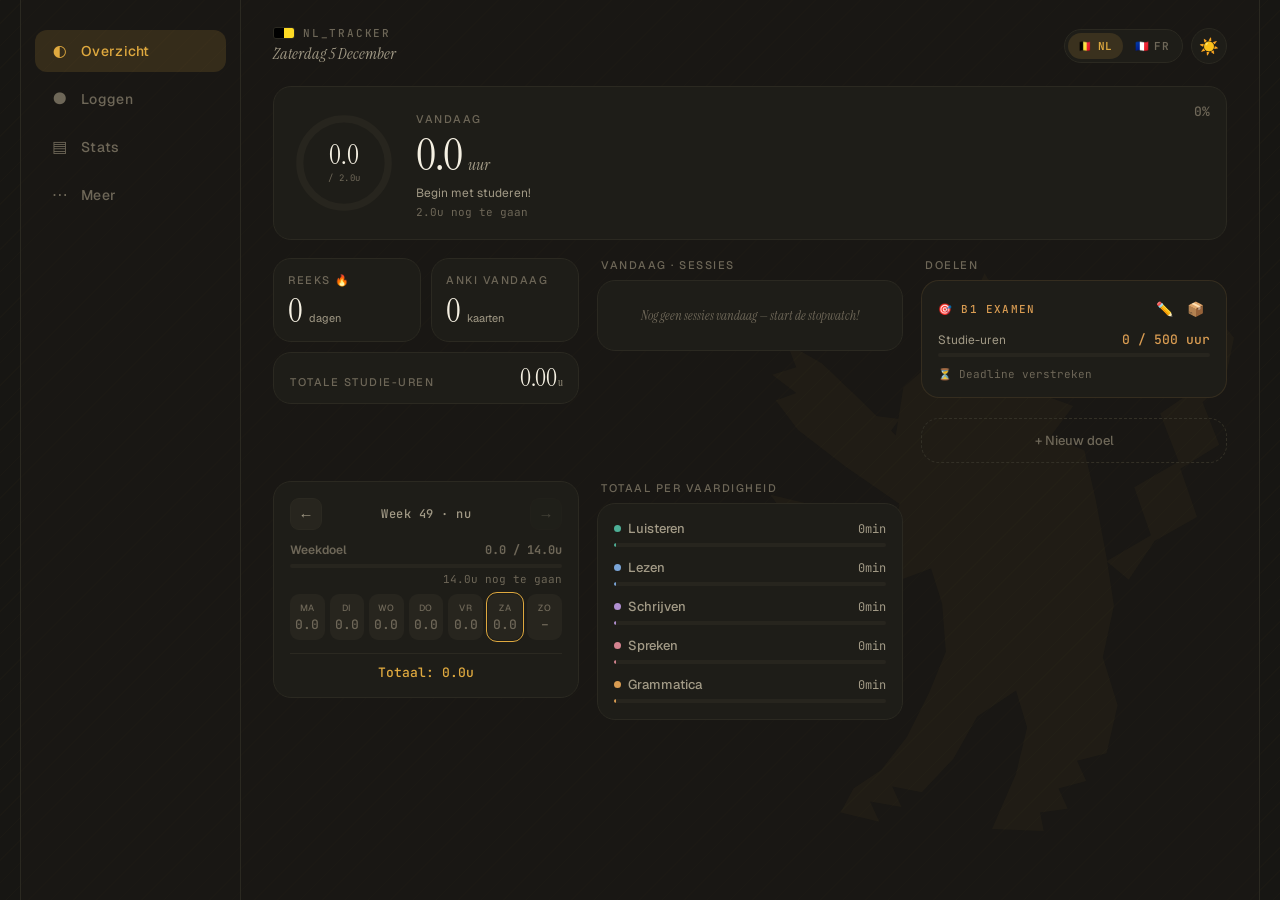
==== index.html @ ecbf57d6 "Redesign core: multi-language (NL/FR) with per-language data, themes & i18n - Split the single-file " ====
<!DOCTYPE html>
<html lang="nl" class="lang-nl">
<head>
<meta charset="UTF-8">
<meta name="viewport" content="width=device-width, initial-scale=1.0, user-scalable=no, viewport-fit=cover">
<meta name="apple-mobile-web-app-capable" content="yes">
<meta name="apple-mobile-web-app-status-bar-style" content="black-translucent">
<meta name="theme-color" content="#171613" id="themeColorMeta">
<link rel="manifest" href="manifest.json">
<title id="docTitle">Language Tracker</title>
<link rel="stylesheet" href="styles.css?v=4">
<!-- Fonts load async so the app never blocks on the network (offline-first) -->
<link rel="preconnect" href="https://fonts.googleapis.com">
<link rel="preconnect" href="https://fonts.gstatic.com" crossorigin>
<link rel="stylesheet" media="print" onload="this.media='all'"
  href="https://fonts.googleapis.com/css2?family=Instrument+Serif:ital@0;1&family=Geist:wght@300;400;500;600&family=JetBrains+Mono:wght@300;400;500;600&display=swap">
</head>
<body>

<!-- ── Background artwork (per-language watermark) ── -->
<div class="bg-art" aria-hidden="true">
  <!-- Flemish Lion (rampant) — Dutch theme -->
  <svg class="art art-nl" viewBox="0 0 300 380" xmlns="http://www.w3.org/2000/svg">
    <g fill="currentColor" id="lionArt"></g>
  </svg>
  <!-- Fleur-de-lis — French theme -->
  <svg class="art art-fr" viewBox="0 0 100 148" xmlns="http://www.w3.org/2000/svg">
    <g fill="currentColor" id="fleurArt"></g>
  </svg>
</div>

<div class="app" id="app">
  <!-- Header -->
  <header class="header">
    <div class="header-id">
      <div class="wordmark-row">
        <span class="flag-stripes" id="flagStripes" aria-hidden="true"></span>
        <span class="wordmark" id="wordmark">NL_TRACKER</span>
      </div>
      <div class="header-date" id="headerDate"></div>
    </div>
    <div class="header-actions">
      <div class="lang-switch" id="langSwitch" role="group" aria-label="Language"></div>
      <button class="theme-btn" id="themeToggle" onclick="toggleTheme()" title="Theme">☀️</button>
    </div>
  </header>

  <!-- Content -->
  <div class="content" id="content">

    <!-- ═══ DASHBOARD ═══ -->
    <div class="view active" id="viewDashboard">

      <!-- Hero: today + daily goal -->
      <section class="block wide">
        <div class="card hero-card">
          <div class="hero-row">
            <div class="goal-ring-wrap">
              <svg viewBox="0 0 80 80">
                <circle class="ring-bg" cx="40" cy="40" r="34"/>
                <circle class="ring-fill" id="goalRing" cx="40" cy="40" r="34"
                  stroke="var(--accent)" stroke-dasharray="213.6" stroke-dashoffset="213.6"/>
              </svg>
              <div class="goal-center">
                <span class="goal-val" id="goalCurrent">0.0</span>
                <span class="goal-of" id="dailyGoalDisplay">/ 2.0u</span>
              </div>
            </div>
            <div class="hero-info">
              <span class="eyebrow" data-i18n="today">Vandaag</span>
              <div class="hero-hours"><span id="todayHours">0.0</span><span class="hero-unit" id="heroUnit">uur</span></div>
              <div class="goal-msg" id="goalMsg"></div>
              <div class="goal-left" id="goalLeft"></div>
            </div>
          </div>
          <div class="goal-pct" id="goalPct">0%</div>
        </div>
      </section>

      <!-- Streak + Anki + total -->
      <section class="block">
        <div class="duo">
          <div class="card mini-card">
            <span class="eyebrow" data-i18n="streak_title">Reeks 🔥</span>
            <div class="big-num"><span class="serif-num" id="streakCount">0</span><span class="num-unit" data-i18n="days_unit">dagen</span></div>
          </div>
          <div class="card mini-card">
            <span class="eyebrow" data-i18n="anki_today">Anki vandaag</span>
            <div class="big-num"><span class="serif-num" id="todayAnki">0</span><span class="num-unit" data-i18n="cards_unit">kaarten</span></div>
          </div>
        </div>
        <div class="card slim-card">
          <div class="slim-row">
            <span class="eyebrow" data-i18n="total_hours">Totale studie-uren</span>
            <span class="serif-num md"><span id="totalStudyHours">0.00</span><span class="num-unit" id="totalHoursUnit"> u</span></span>
          </div>
        </div>
      </section>

      <!-- Today's sessions -->
      <section class="block">
        <div class="section-head">
          <span class="eyebrow" data-i18n="sessions_title">Vandaag · Sessies</span>
          <span class="head-meta mono" id="todaySessionCount"></span>
        </div>
        <div class="card list-card" id="todaySessions"></div>
      </section>

      <!-- Goals -->
      <section class="block">
        <div class="section-head"><span class="eyebrow" data-i18n="goals_title">Doelen</span></div>
        <div id="goalsSection"></div>
        <button class="ghost-btn" onclick="openGoalModal()" data-i18n="goal_new">+ Nieuw doel</button>
      </section>

      <!-- Week -->
      <section class="block">
        <div class="card">
          <div class="week-head">
            <button class="week-nav-btn" onclick="changeWeek(-1)">&#8592;</button>
            <span id="weekTitle" class="week-title mono"></span>
            <button class="week-nav-btn" id="weekNextBtn" onclick="changeWeek(1)">&#8594;</button>
          </div>
          <div id="weekGoalSummary"></div>
          <div class="week-grid" id="weekGrid"></div>
        </div>
      </section>

      <!-- Skills -->
      <section class="block">
        <div class="section-head"><span class="eyebrow" data-i18n="skills_total_title">Totaal per vaardigheid</span></div>
        <div class="card" id="skillBarsTotal"></div>
      </section>
    </div>

    <!-- ═══ QUICK LOG ═══ -->
    <div class="view" id="viewLog">

      <!-- Stopwatch -->
      <section class="block">
        <div class="card timer-card">
          <span class="eyebrow center" data-i18n="stopwatch">Stopwatch</span>
          <div class="timer-display" id="timerDisplay">00:00:00</div>
          <div class="timer-controls">
            <button class="btn primary" id="timerStartBtn" onclick="timerStart()">&#9654;&nbsp; <span data-i18n="start">Start</span></button>
            <button class="btn warn" id="timerPauseBtn" onclick="timerPause()" style="display:none">&#9208;&nbsp; <span data-i18n="pause">Pauze</span></button>
            <button class="btn danger-soft" id="timerStopBtn" onclick="timerStop()" style="display:none">&#9209;&nbsp; <span data-i18n="stop">Stop</span></button>
          </div>
          <div class="timer-save-section" id="timerSaveSection" style="display:none">
            <div class="field-label" data-i18n="skill">Vaardigheid</div>
            <div class="skill-chips" id="timerChips"></div>
            <select id="timerSkill" class="hidden-select" onchange="onTimerSkillChange()"></select>
            <div class="passive-row" id="timerPassiveWrap" style="display:none">
              <div>
                <div class="passive-title" data-i18n="passive_title">Passief luisteren</div>
                <div class="passive-sub" data-i18n="passive_sub">Achtergrondpodcast tijdens afwas, wandelen…</div>
              </div>
              <button class="toggle" id="timerPassiveToggle" onclick="toggleTimerPassive()"></button>
            </div>
            <div class="timer-result">
              <span data-i18n="time_label">Tijd:</span>
              <span class="mono" id="timerResultTime">0 min</span>
            </div>
            <div class="btn-row">
              <button class="btn ghost" onclick="timerDiscard()" data-i18n="cancel">Annuleer</button>
              <button class="btn primary" onclick="timerSave()" data-i18n="save">Opslaan</button>
            </div>
          </div>
        </div>
      </section>

      <!-- Video calculator -->
      <section class="block">
        <div class="card">
          <span class="eyebrow" data-i18n="calc_title">Video calculator</span>
          <div class="calc-total">
            <span class="serif-num lg" id="calcTotal">0.0</span>
            <span class="num-unit">min</span>
            <div class="calc-alt mono" id="calcTotalAlt"></div>
          </div>
          <div class="calc-entries" id="calcEntries"></div>
          <div class="calc-input-row">
            <input type="text" class="text-input mono" id="calcInput"
              placeholder="12:34" data-i18n-ph="calc_ph" inputmode="decimal"
              onkeydown="if(event.key==='Enter')calcAdd()">
            <button class="icon-btn add" onclick="calcAdd()">+</button>
            <button class="icon-btn sub" onclick="calcSubtract()">&minus;</button>
          </div>
          <div class="hint" id="calcHint"></div>
          <div class="calc-save-row">
            <select id="calcSkill" class="select-input"></select>
            <button class="btn primary" onclick="calcSaveSession()" data-i18n="calc_save">Opslaan als sessie</button>
          </div>
          <div class="btn-row">
            <button class="btn ghost" onclick="calcClear()" data-i18n="clear">Wissen</button>
            <button class="btn ghost" onclick="calcTransfer()" data-i18n="calc_transfer">&#8594; Minuten veld</button>
          </div>
        </div>
      </section>

      <!-- Manual entry -->
      <section class="block">
        <div class="card">
          <span class="eyebrow" data-i18n="manual_title">Handmatige invoer</span>
          <div class="manual-form">
            <div class="manual-row">
              <div class="manual-field">
                <label data-i18n="date">Datum</label>
                <input type="date" id="manualDate">
              </div>
              <div class="manual-field">
                <label data-i18n="minutes">Minuten</label>
                <input type="number" id="manualMinutes" placeholder="0" inputmode="numeric">
              </div>
            </div>
            <div class="qa-chips">
              <button type="button" class="qa-chip" onclick="quickMins(15,this)">15m</button>
              <button type="button" class="qa-chip" onclick="quickMins(25,this)">25m</button>
              <button type="button" class="qa-chip" onclick="quickMins(30,this)">30m</button>
              <button type="button" class="qa-chip" onclick="quickMins(45,this)">45m</button>
              <button type="button" class="qa-chip" onclick="quickMins(60,this)">60m</button>
              <button type="button" class="qa-chip" onclick="quickMins(90,this)">90m</button>
            </div>
            <div class="manual-field">
              <label data-i18n="skill">Vaardigheid</label>
              <div class="skill-chips" id="manualChips"></div>
              <select id="manualSkill" class="hidden-select" onchange="onSkillChange()"></select>
            </div>
            <div class="passive-row" id="passiveToggleWrap" style="display:none">
              <div>
                <div class="passive-title" data-i18n="passive_title">Passief luisteren</div>
                <div class="passive-sub" data-i18n="passive_sub">Achtergrondpodcast tijdens afwas, wandelen…</div>
              </div>
              <button class="toggle" id="passiveToggle" onclick="togglePassive()"></button>
            </div>
            <div class="manual-field">
              <label data-i18n="tags">Tags</label>
              <div class="tag-pills" id="manualTags"></div>
            </div>
            <div class="manual-field">
              <label data-i18n="notes">Notities</label>
              <textarea id="manualNotes" data-i18n-ph="optional_ph" placeholder="Optioneel…"></textarea>
            </div>
            <button class="btn primary full" onclick="saveManualEntry()" data-i18n="save">Opslaan</button>
          </div>
        </div>
      </section>

      <!-- Anki -->
      <section class="block">
        <div class="card">
          <span class="eyebrow" data-i18n="anki_title">Anki kaarten</span>
          <div class="manual-row">
            <div class="manual-field">
              <label data-i18n="date">Datum</label>
              <input type="date" id="ankiDate">
            </div>
            <div class="manual-field">
              <label data-i18n="anki_reviewed">Kaarten herhaald</label>
              <input type="number" id="ankiCards" placeholder="0" inputmode="numeric">
            </div>
          </div>
          <button class="btn primary full" style="margin-top:13px" onclick="saveAnkiEntry()" data-i18n="save">Opslaan</button>
        </div>
      </section>
    </div>

    <!-- ═══ STATS ═══ -->
    <div class="view" id="viewStats">
      <section class="block wide">
        <div style="display:flex;justify-content:center">
          <div class="period-selector">
            <button class="period-btn active" onclick="setPeriod('week',this)" data-i18n="period_week">Week</button>
            <button class="period-btn" onclick="setPeriod('month',this)" data-i18n="period_month">Maand</button>
            <button class="period-btn" onclick="setPeriod('all',this)" data-i18n="period_all">Alles</button>
          </div>
        </div>
        <div class="tag-pills filter-pills" id="statsTagFilter"></div>
      </section>

      <section class="block">
        <div class="section-head"><span class="eyebrow" data-i18n="chart_hours_title">Studietijd · uren per dag</span></div>
        <div class="card">
          <div class="chart-container"><canvas id="hoursChart" class="chart-canvas"></canvas></div>
        </div>
      </section>

      <section class="block">
        <div class="section-head"><span class="eyebrow" data-i18n="chart_skill_title">Vaardigheid verdeling</span></div>
        <div class="card">
          <div class="chart-container"><canvas id="skillChart" class="chart-canvas"></canvas></div>
        </div>
      </section>

      <section class="block">
        <div class="section-head"><span class="eyebrow" data-i18n="chart_tag_title">Verdeling per tag</span></div>
        <div class="card">
          <div class="chart-container"><canvas id="tagChart" class="chart-canvas"></canvas></div>
        </div>
      </section>

      <section class="block wide">
        <div class="section-head"><span class="eyebrow" data-i18n="history_title">Geschiedenis</span></div>
        <div class="tag-pills filter-pills" id="statsSkillPills"></div>
        <div class="card" id="historyList"></div>
      </section>
    </div>

    <!-- ═══ SETTINGS ═══ -->
    <div class="view" id="viewSettings">
      <section class="block">
        <div class="section-head"><span class="eyebrow" data-i18n="prefs_title">Voorkeuren</span></div>
        <div class="card">
          <div class="setting-row">
            <div>
              <div class="setting-label" data-i18n="dark_mode">Donkere modus</div>
              <div class="setting-desc" data-i18n="dark_mode_desc">Schakel tussen licht en donker</div>
            </div>
            <button class="toggle" id="darkToggle" onclick="toggleTheme()"></button>
          </div>
          <div class="setting-row">
            <div>
              <div class="setting-label" data-i18n="daily_goal">Dagelijks doel (uren)</div>
              <div class="setting-desc" data-i18n="daily_goal_desc">Standaard: 2 uur</div>
            </div>
            <input type="number" id="goalInput" class="num-input" value="2" min="0.5" max="8" step="0.5" onchange="updateGoal(this.value)">
          </div>
          <div class="setting-row">
            <div>
              <div class="setting-label" data-i18n="extend_day">Dag verlengen na middernacht</div>
              <div class="setting-desc" data-i18n="extend_day_desc">Tot 03:00 als gisteren meetellen</div>
            </div>
            <button class="toggle" id="extendDayToggle" onclick="toggleExtendDay()"></button>
          </div>
        </div>
      </section>

      <section class="block">
        <div class="section-head"><span class="eyebrow" data-i18n="data_title">Gegevens</span></div>
        <div class="card">
          <div class="data-note" id="dataNote"></div>
          <button class="data-btn" onclick="exportData()"><span class="data-ic">&#8593;</span> <span data-i18n="export_btn">Gegevens exporteren (JSON)</span></button>
          <button class="data-btn" onclick="importData()"><span class="data-ic">&#8595;</span> <span data-i18n="import_btn">Gegevens importeren</span></button>
          <button class="data-btn warn" onclick="resetData()"><span class="data-ic">&#9888;</span> <span data-i18n="reset_btn">Alle gegevens wissen</span></button>
        </div>
      </section>

      <section class="block">
        <div class="section-head"><span class="eyebrow" data-i18n="install_title">Installatie als app</span></div>
        <div class="card install-card">
          <p><strong>Android (Chrome):</strong><br><span data-i18n="install_android">Menu (⋮) → "Toevoegen aan startscherm"</span></p>
          <p><strong>iPhone (Safari):</strong><br><span data-i18n="install_ios">Deel-knop (↑) → "Zet op beginscherm"</span></p>
          <p class="install-note" data-i18n="install_note">De app werkt dan volledig offline, geen internet nodig.</p>
        </div>
      </section>

      <section class="block wide">
        <div class="footer-quote">
          <div class="quote" data-i18n="footer_quote">"Een taal leer je met je oren."</div>
          <div class="version" id="versionTag">TRACKER · V4 · OFFLINE</div>
        </div>
      </section>
    </div>
  </div>

  <!-- Bottom Nav -->
  <nav class="nav">
    <button class="nav-btn active" onclick="switchTab('Dashboard',this)"><span class="icon">◐</span><span class="nav-label" data-i18n="nav_dashboard">Overzicht</span></button>
    <button class="nav-btn" onclick="switchTab('Log',this)"><span class="icon">●</span><span class="nav-label" data-i18n="nav_log">Loggen</span></button>
    <button class="nav-btn" onclick="switchTab('Stats',this)"><span class="icon">▤</span><span class="nav-label" data-i18n="nav_stats">Stats</span></button>
    <button class="nav-btn" onclick="switchTab('Settings',this)"><span class="icon">⋯</span><span class="nav-label" data-i18n="nav_more">Meer</span></button>
  </nav>
</div>

<!-- Edit Entry Modal -->
<div class="modal-overlay" id="editModal">
  <div class="modal">
    <h3 data-i18n="edit_title">Invoer bewerken</h3>
    <input type="hidden" id="editEntryId">
    <div class="manual-form">
      <div class="manual-row">
        <div class="manual-field">
          <label data-i18n="date">Datum</label>
          <input type="date" id="editDate">
        </div>
        <div class="manual-field">
          <label data-i18n="skill">Vaardigheid</label>
          <select id="editSkill" onchange="onEditSkillChange()"></select>
        </div>
      </div>
      <div class="manual-row">
        <div class="manual-field">
          <label data-i18n="minutes">Minuten</label>
          <input type="number" id="editMinutes" placeholder="0" inputmode="numeric">
        </div>
        <div class="manual-field" id="editPassiveWrap" style="display:none">
          <label data-i18n="passive_short">Passief</label>
          <button class="toggle" id="editPassiveToggle" onclick="toggleEditPassive()"></button>
        </div>
      </div>
      <div class="manual-field">
        <label data-i18n="tags">Tags</label>
        <div class="tag-pills" id="editTags"></div>
      </div>
      <div class="manual-field">
        <label data-i18n="notes">Notities</label>
        <textarea id="editNotes" data-i18n-ph="optional_ph" placeholder="Optioneel…"></textarea>
      </div>
      <div class="modal-btns">
        <button class="modal-btn cancel" onclick="closeEditModal()" data-i18n="cancel">Annuleer</button>
        <button class="modal-btn confirm" onclick="saveEdit()" data-i18n="save">Opslaan</button>
      </div>
    </div>
  </div>
</div>

<!-- Goal Modal -->
<div class="modal-overlay" id="goalModal">
  <div class="modal" style="max-height:85vh;overflow-y:auto">
    <h3 id="goalModalTitle">Nieuw doel</h3>
    <input type="hidden" id="goalEditId">
    <div class="manual-form">
      <div class="manual-field">
        <label data-i18n="goal_name">Naam</label>
        <input type="text" id="goalName" data-i18n-ph="goal_name_ph" placeholder="bijv. B1 Examen" style="font-family:var(--sans)">
      </div>
      <div class="manual-field">
        <label data-i18n="goal_type">Type</label>
        <select id="goalType" onchange="onGoalTypeChange()">
          <option value="total" data-i18n="goal_type_total">Totaal doel</option>
          <option value="recurring" data-i18n="goal_type_recurring">Terugkerend doel</option>
          <option value="streak" data-i18n="goal_type_streak">Streak doel</option>
        </select>
      </div>

      <!-- Total goal fields -->
      <div id="goalTotalFields">
        <div class="manual-row">
          <div class="manual-field">
            <label data-i18n="goal_target">Doel waarde</label>
            <input type="number" id="goalTarget" placeholder="500" inputmode="decimal">
          </div>
          <div class="manual-field">
            <label data-i18n="goal_unit">Eenheid</label>
            <select id="goalUnit"></select>
          </div>
        </div>
        <div class="manual-field" style="margin-top:13px">
          <label data-i18n="goal_source">Bron</label>
          <select id="goalSource">
            <option value="auto_hours" data-i18n="src_hours">Automatisch (studie-uren)</option>
            <option value="auto_anki" data-i18n="src_anki">Automatisch (Anki kaarten)</option>
            <option value="manual" data-i18n="src_manual">Handmatig bijwerken</option>
          </select>
        </div>
        <div class="manual-field" style="margin-top:13px">
          <label data-i18n="goal_skill_filter">Vaardigheid filter (optioneel)</label>
          <select id="goalSkillFilter"></select>
        </div>
      </div>

      <!-- Recurring goal fields -->
      <div id="goalRecurringFields" style="display:none">
        <div class="manual-row">
          <div class="manual-field">
            <label data-i18n="goal_per_period">Doel per periode</label>
            <input type="number" id="goalRecurringTarget" placeholder="30" inputmode="numeric">
          </div>
          <div class="manual-field">
            <label data-i18n="goal_period">Periode</label>
            <select id="goalRecurrence">
              <option value="daily" data-i18n="per_day">Per dag</option>
              <option value="weekly" data-i18n="per_week">Per week</option>
            </select>
          </div>
        </div>
        <div class="manual-row" style="margin-top:13px">
          <div class="manual-field">
            <label data-i18n="goal_unit">Eenheid</label>
            <select id="goalRecurringUnit"></select>
          </div>
          <div class="manual-field">
            <label data-i18n="goal_source">Bron</label>
            <select id="goalRecurringSource">
              <option value="auto_hours" data-i18n="src_hours_short">Auto (studie-uren)</option>
              <option value="auto_anki" data-i18n="src_anki_short">Auto (Anki)</option>
              <option value="manual" data-i18n="src_manual_short">Handmatig</option>
            </select>
          </div>
        </div>
        <div class="manual-field" style="margin-top:13px">
          <label data-i18n="goal_skill_filter2">Vaardigheid filter</label>
          <select id="goalRecurringSkillFilter"></select>
        </div>
      </div>

      <!-- Streak goal fields -->
      <div id="goalStreakFields" style="display:none">
        <div class="manual-row">
          <div class="manual-field">
            <label data-i18n="goal_streak_target">Streak doel (dagen)</label>
            <input type="number" id="goalStreakTarget" placeholder="30" inputmode="numeric">
          </div>
          <div class="manual-field">
            <label data-i18n="goal_streak_min">Min. minuten/dag</label>
            <input type="number" id="goalStreakMinMinutes" placeholder="1" inputmode="numeric" value="1">
          </div>
        </div>
        <div class="manual-field" style="margin-top:13px">
          <label data-i18n="goal_skill_filter2">Vaardigheid filter</label>
          <select id="goalStreakSkillFilter"></select>
        </div>
        <div class="manual-field" style="margin-top:13px">
          <label style="display:flex;align-items:center;gap:8px">
            <span data-i18n="goal_include_passive">Passief luisteren meetellen</span>
          </label>
          <button class="toggle on" id="goalStreakPassiveToggle" onclick="this.classList.toggle('on')"></button>
        </div>
      </div>

      <!-- Deadline -->
      <div class="manual-field">
        <label data-i18n="goal_deadline">Deadline (optioneel)</label>
        <input type="date" id="goalDeadline">
      </div>

      <!-- Milestones -->
      <div class="manual-field">
        <label style="display:flex;justify-content:space-between;align-items:center">
          <span data-i18n="milestones">Mijlpalen</span>
          <button class="ms-add-btn" onclick="addMilestoneField()" data-i18n="ms_add">+ Toevoegen</button>
        </label>
        <div id="milestonesContainer"></div>
      </div>

      <!-- Color -->
      <div class="manual-field">
        <label data-i18n="color">Kleur</label>
        <div class="tag-pills" id="goalColorPicker">
          <span class="tag-pill selected" data-color="--amber" onclick="pickGoalColor(this)" style="background:var(--amber-glow);border-color:var(--amber);color:var(--amber)" data-i18n="c_amber">Amber</span>
          <span class="tag-pill" data-color="--teal" onclick="pickGoalColor(this)" style="color:var(--teal)" data-i18n="c_teal">Teal</span>
          <span class="tag-pill" data-color="--blue" onclick="pickGoalColor(this)" style="color:var(--blue)" data-i18n="c_blue">Blauw</span>
          <span class="tag-pill" data-color="--purple" onclick="pickGoalColor(this)" style="color:var(--purple)" data-i18n="c_purple">Paars</span>
          <span class="tag-pill" data-color="--red" onclick="pickGoalColor(this)" style="color:var(--red)" data-i18n="c_red">Rood</span>
        </div>
      </div>

      <div class="modal-btns" style="margin-top:8px">
        <button class="modal-btn cancel" onclick="closeGoalModal()" data-i18n="cancel">Annuleer</button>
        <button class="modal-btn confirm" onclick="saveGoal()" data-i18n="save">Opslaan</button>
      </div>
    </div>
  </div>
</div>

<!-- Goal Progress Update Modal -->
<div class="modal-overlay" id="goalProgressModal">
  <div class="modal">
    <h3 id="goalProgressTitle">Voortgang bijwerken</h3>
    <input type="hidden" id="goalProgressGoalId">
    <input type="hidden" id="goalProgressMetricId">
    <div class="manual-form">
      <div class="manual-row">
        <div class="manual-field">
          <label data-i18n="date">Datum</label>
          <input type="date" id="goalProgressDate">
        </div>
        <div class="manual-field">
          <label id="goalProgressLabel">Waarde</label>
          <input type="number" id="goalProgressValue" placeholder="0" inputmode="numeric">
        </div>
      </div>
      <div class="modal-btns">
        <button class="modal-btn cancel" onclick="closeGoalProgressModal()" data-i18n="cancel">Annuleer</button>
        <button class="modal-btn confirm" onclick="saveGoalProgress()" data-i18n="save">Opslaan</button>
      </div>
    </div>
  </div>
</div>

<!-- Toast -->
<div class="toast" id="toast"></div>

<!-- Undo Bar -->
<div class="undo-bar" id="undoBar">
  <span id="undoText"></span>
  <button class="undo-btn" onclick="undoLast()" data-i18n="undo">Ongedaan</button>
</div>

<!-- Hidden file input for import -->
<input type="file" id="fileImport" accept=".json" style="display:none" onchange="handleImport(event)">

<script src="i18n.js?v=4"></script>
<script src="app.js?v=4"></script>
</body>
</html>
---- styles.css ----
/* ════════════════════════════════════════════════════════════
   Language Tracker — styles
   Theme system: per-language identity (.lang-nl / .lang-fr)
   × light/dark (.light-mode), driven by CSS custom properties.
   ════════════════════════════════════════════════════════════ */

/* Web fonts are loaded non-blocking from index.html; system fallbacks below
   keep the app fully usable offline or when fonts are unavailable. */

:root {
  --serif: 'Instrument Serif', 'Iowan Old Style', Georgia, serif;
  --sans: 'Geist', -apple-system, system-ui, sans-serif;
  --mono: 'JetBrains Mono', ui-monospace, monospace;

  --radius: 18px;
  --radius-sm: 12px;
  --nav-height: 76px;
  --safe-top: env(safe-area-inset-top, 0px);
  --safe-bottom: env(safe-area-inset-bottom, 0px);
}

/* ── Dutch / Flemish theme (dark default) ──
   Charcoal warmed toward black-and-gold: the Flemish Lion field. */
.lang-nl {
  --bg: #171613;
  --bg2: #1e1d18;
  --bg3: #27251e;
  --bg4: #333026;
  --text: #f5f0e2;
  --text2: #a29a86;
  --text3: #6e6758;
  --hairline: #2b2921;

  --accent: #dfa93f;            /* Flemish gold */
  --accent-dim: rgba(223,169,63,0.14);
  --on-accent: #211803;

  --amber: #d99c52;
  --teal: #4daf96;
  --blue: #7aa5d8;
  --purple: #b08fd0;
  --red: #d4838f;
  --amber-glow: rgba(217,156,82,0.14);
  --teal-dim: rgba(77,175,150,0.14);
  --blue-dim: rgba(122,165,216,0.14);
  --purple-dim: rgba(176,143,208,0.14);
  --red-dim: rgba(212,131,143,0.13);

  --art-color: #dfa93f;
  --art-opacity: 0.05;
  --shadow: 0 12px 40px rgba(0,0,0,0.22);
}

.lang-nl.light-mode {
  --bg: #faf6ea;
  --bg2: #fffdf5;
  --bg3: #f2ebd8;
  --bg4: #e6dcc2;
  --text: #1c1a13;
  --text2: #6d6551;
  --text3: #a59a80;
  --hairline: #e9e1ca;

  --accent: #a87b16;            /* deep gold for contrast on ivory */
  --accent-dim: rgba(168,123,22,0.12);
  --on-accent: #fffdf5;

  --amber: #b87a2e;
  --teal: #2f8a72;
  --blue: #4f7fb5;
  --purple: #8a64ab;
  --red: #b85f6d;
  --amber-glow: rgba(184,122,46,0.12);
  --teal-dim: rgba(47,138,114,0.12);
  --blue-dim: rgba(79,127,181,0.12);
  --purple-dim: rgba(138,100,171,0.12);
  --red-dim: rgba(184,95,109,0.11);

  --art-color: #171613;
  --art-opacity: 0.045;
  --shadow: 0 12px 40px rgba(94,74,20,0.12);
}

/* ── French theme (dark default) ──
   Deep Parisian navy with bleu-de-France accent, gilded fleur-de-lis. */
.lang-fr {
  --bg: #14161c;
  --bg2: #1a1d25;
  --bg3: #22262f;
  --bg4: #2e3340;
  --text: #eef1f7;
  --text2: #99a1b2;
  --text3: #646c7e;
  --hairline: #262a34;

  --accent: #7c9fe8;            /* bleu de France */
  --accent-dim: rgba(124,159,232,0.15);
  --on-accent: #0e1524;

  --amber: #d9a45c;
  --teal: #4dafa0;
  --blue: #6fb2d8;
  --purple: #ab8fd6;
  --red: #d88090;
  --amber-glow: rgba(217,164,92,0.14);
  --teal-dim: rgba(77,175,160,0.14);
  --blue-dim: rgba(111,178,216,0.14);
  --purple-dim: rgba(171,143,214,0.14);
  --red-dim: rgba(216,128,144,0.13);

  --art-color: #cfa95c;         /* gilded fleur on navy */
  --art-opacity: 0.055;
  --shadow: 0 12px 40px rgba(0,0,0,0.28);
}

.lang-fr.light-mode {
  --bg: #f5f6fa;
  --bg2: #ffffff;
  --bg3: #eaedf4;
  --bg4: #dbe0eb;
  --text: #171a22;
  --text2: #5e6678;
  --text3: #9aa2b4;
  --hairline: #e3e7ef;

  --accent: #3a62b8;
  --accent-dim: rgba(58,98,184,0.11);
  --on-accent: #ffffff;

  --amber: #b0812e;
  --teal: #2f8a7c;
  --blue: #3f7ba8;
  --purple: #7c5aa8;
  --red: #b85f70;
  --amber-glow: rgba(176,129,46,0.12);
  --teal-dim: rgba(47,138,124,0.12);
  --blue-dim: rgba(63,123,168,0.12);
  --purple-dim: rgba(124,90,168,0.12);
  --red-dim: rgba(184,95,112,0.11);

  --art-color: #1d2c55;
  --art-opacity: 0.05;
  --shadow: 0 12px 40px rgba(29,44,85,0.10);
}

/* ════════════ Base ════════════ */
* { margin: 0; padding: 0; box-sizing: border-box; -webkit-tap-highlight-color: transparent; }
html, body { height: 100%; overflow: hidden; }

body {
  font-family: var(--sans);
  background: var(--bg);
  color: var(--text);
  overscroll-behavior: none;
  -webkit-font-smoothing: antialiased;
  transition: background 0.35s ease, color 0.35s ease;
}

.mono { font-family: var(--mono); font-variant-numeric: tabular-nums; }
.serif { font-family: var(--serif); }
.hidden-select { display: none !important; }

:focus-visible { outline: 2px solid var(--accent); outline-offset: 2px; border-radius: 4px; }

/* ── Background artwork layer ── */
.bg-art {
  position: fixed;
  inset: 0;
  z-index: 0;
  pointer-events: none;
  overflow: hidden;
}
/* subtle texture: NL pinstripe weave, FR dot grid */
.lang-nl .bg-art::before {
  content: '';
  position: absolute; inset: 0;
  background: repeating-linear-gradient(135deg, var(--art-color) 0 1px, transparent 1px 16px);
  opacity: 0.02;
}
.lang-fr .bg-art::before {
  content: '';
  position: absolute; inset: 0;
  background-image: radial-gradient(circle at 1px 1px, var(--art-color) 1px, transparent 1.4px);
  background-size: 26px 26px;
  opacity: 0.03;
}
.bg-art .art {
  position: absolute;
  right: -4%;
  bottom: -3%;
  height: min(78vh, 720px);
  width: auto;
  color: var(--art-color);
  opacity: var(--art-opacity);
  transition: opacity 0.4s ease;
  display: none;
}
.lang-nl .art-nl { display: block; }
.lang-fr .art-fr { display: block; height: min(64vh, 560px); right: 2%; bottom: 4%; }

.app {
  position: relative;
  z-index: 1;
  height: 100vh;
  height: 100dvh;
  display: grid;
  grid-template-rows: auto 1fr;
  max-width: 480px;
  margin: 0 auto;
}

/* ── Header ── */
.header {
  padding: calc(14px + var(--safe-top)) 20px 10px;
  display: flex;
  justify-content: space-between;
  align-items: flex-end;
  gap: 12px;
}
.wordmark-row { display: flex; align-items: center; gap: 8px; }
.flag-stripes {
  display: inline-flex;
  width: 22px; height: 12px;
  border-radius: 3px;
  overflow: hidden;
  border: 1px solid var(--hairline);
}
.flag-stripes i { flex: 1; display: block; }
.wordmark {
  font-family: var(--mono);
  font-size: 11px;
  font-weight: 500;
  letter-spacing: 1.8px;
  text-transform: uppercase;
  color: var(--text3);
}
.header-date {
  font-family: var(--serif);
  font-style: italic;
  font-size: 16px;
  color: var(--text2);
  margin-top: 3px;
  text-transform: capitalize;
}
.header-actions { display: flex; align-items: center; gap: 8px; }

.lang-switch {
  display: inline-flex;
  background: var(--bg2);
  border: 1px solid var(--hairline);
  border-radius: 999px;
  padding: 3px;
  gap: 2px;
}
.lang-btn {
  border: none;
  background: none;
  color: var(--text3);
  font-family: var(--mono);
  font-size: 11px;
  font-weight: 600;
  letter-spacing: 0.5px;
  padding: 6px 10px;
  border-radius: 999px;
  cursor: pointer;
  display: flex;
  align-items: center;
  gap: 5px;
  transition: all 0.2s;
}
.lang-btn.active {
  background: var(--accent-dim);
  color: var(--accent);
}
.lang-btn:not(.active):hover { color: var(--text2); }

.theme-btn {
  width: 36px; height: 36px;
  background: var(--bg2);
  border: 1px solid var(--hairline);
  border-radius: 999px;
  color: var(--text2);
  font-size: 16px;
  cursor: pointer;
  display: flex; align-items: center; justify-content: center;
  transition: background 0.2s;
  flex-shrink: 0;
}
.theme-btn:hover, .theme-btn:active { background: var(--bg3); }

/* ── Content / Views ── */
.content {
  overflow-y: auto;
  overflow-x: hidden;
  padding: 4px 16px calc(var(--nav-height) + 22px + var(--safe-bottom));
  -webkit-overflow-scrolling: touch;
  scroll-behavior: smooth;
}
.content::-webkit-scrollbar { width: 0; }

.view { display: none; }
.view.active { display: flex; flex-direction: column; gap: 18px; }
.block { min-width: 0; }

@keyframes fadeIn { from { opacity: 0; transform: translateY(8px); } to { opacity: 1; transform: none; } }
.card { animation: fadeIn 0.3s ease; }

/* ── Bottom Nav (floating pill) ── */
.nav {
  position: fixed;
  bottom: calc(10px + var(--safe-bottom));
  left: 50%;
  transform: translateX(-50%);
  width: min(448px, calc(100% - 24px));
  display: flex;
  gap: 4px;
  padding: 8px 8px;
  border-radius: 26px;
  border: 1px solid var(--hairline);
  background: color-mix(in srgb, var(--bg2) 84%, transparent);
  backdrop-filter: blur(18px) saturate(160%);
  -webkit-backdrop-filter: blur(18px) saturate(160%);
  box-shadow: var(--shadow);
  z-index: 60;
}
.nav-btn {
  flex: 1;
  display: flex;
  flex-direction: column;
  align-items: center;
  gap: 3px;
  padding: 7px 4px 6px;
  border: none;
  background: none;
  color: var(--text3);
  font-size: 10px;
  font-weight: 500;
  letter-spacing: 0.3px;
  cursor: pointer;
  border-radius: 16px;
  transition: all 0.2s;
  font-family: var(--sans);
}
.nav-btn .icon { font-size: 16px; line-height: 1; }
.nav-btn.active { color: var(--accent); background: var(--accent-dim); }
.nav-btn:not(.active):hover { color: var(--text2); }
.nav-btn:active { transform: scale(0.94); }

/* ── Cards & eyebrows ── */
.card {
  background: var(--bg2);
  border-radius: var(--radius);
  border: 1px solid var(--hairline);
  padding: 16px;
}
.eyebrow {
  font-size: 11px;
  font-weight: 500;
  color: var(--text3);
  text-transform: uppercase;
  letter-spacing: 1.5px;
}
.eyebrow.center { text-align: center; display: block; }
.card > .eyebrow { display: block; margin-bottom: 12px; }
.section-head {
  display: flex;
  justify-content: space-between;
  align-items: baseline;
  padding: 0 4px 8px;
}
.head-meta { font-size: 11px; color: var(--text3); }

/* ── Hero (dashboard) ── */
.hero-card { padding: 20px 18px; position: relative; overflow: hidden; }
.hero-row { display: flex; align-items: center; gap: 20px; }
.goal-ring-wrap { position: relative; width: 104px; height: 104px; flex-shrink: 0; }
.goal-ring-wrap svg { width: 104px; height: 104px; transform: rotate(-90deg); }
.goal-ring-wrap .ring-bg { fill: none; stroke: var(--bg3); stroke-width: 5.5; }
.goal-ring-wrap .ring-fill { fill: none; stroke-width: 5.5; stroke-linecap: round; transition: stroke-dashoffset 0.6s ease; }
.goal-center {
  position: absolute; inset: 0;
  display: flex; flex-direction: column; align-items: center; justify-content: center;
}
.goal-center .goal-val {
  font-family: var(--serif);
  font-size: 26px;
  line-height: 1;
  color: var(--text);
}
.goal-center .goal-of {
  font-family: var(--mono);
  font-size: 9px;
  color: var(--text3);
  margin-top: 4px;
  letter-spacing: 0.5px;
}
.hero-info { flex: 1; min-width: 0; }
.hero-hours {
  font-family: var(--serif);
  font-size: 44px;
  line-height: 1;
  letter-spacing: -1px;
  color: var(--text);
  margin-top: 5px;
}
.hero-hours .hero-unit {
  font-size: 16px;
  font-style: italic;
  color: var(--text2);
  margin-left: 6px;
  letter-spacing: 0;
}
.goal-msg { font-size: 12px; color: var(--text2); margin-top: 8px; }
.goal-left { font-size: 11px; color: var(--text3); margin-top: 4px; font-family: var(--mono); }
.goal-pct {
  position: absolute;
  top: 16px; right: 16px;
  font-family: var(--mono);
  font-size: 13px;
  font-weight: 500;
}

/* ── Streak-at-risk banner ── */
.risk-banner {
  display: none;
  align-items: center;
  gap: 10px;
  background: var(--red-dim);
  border: 1px solid color-mix(in srgb, var(--red) 40%, transparent);
  color: var(--red);
  border-radius: var(--radius-sm);
  padding: 10px 14px;
  font-size: 12.5px;
  font-weight: 500;
  animation: fadeIn 0.3s ease;
}
.risk-banner.show { display: flex; }

/* ── Quick add ── */
.qa-mins-row {
  display: flex;
  gap: 6px;
  justify-content: center;
  margin-bottom: 12px;
  flex-wrap: wrap;
}
.qa-skill-grid {
  display: grid;
  grid-template-columns: repeat(5, 1fr);
  gap: 6px;
}
.qa-skill-btn {
  display: flex;
  flex-direction: column;
  align-items: center;
  gap: 4px;
  padding: 11px 2px 9px;
  border: 1px solid var(--hairline);
  background: var(--bg3);
  border-radius: 12px;
  color: var(--text2);
  font-size: 9.5px;
  font-weight: 500;
  cursor: pointer;
  font-family: var(--sans);
  transition: all 0.15s;
}
.qa-skill-btn .qa-ic { font-size: 17px; line-height: 1; }
.qa-skill-btn:hover { border-color: var(--accent); color: var(--text); }
.qa-skill-btn:active { transform: scale(0.94); background: var(--accent-dim); }
.qa-hint { font-size: 11px; color: var(--text3); text-align: center; margin-top: 10px; }

/* ── Mini stat cards ── */
.duo { display: grid; grid-template-columns: 1fr 1fr; gap: 10px; }
.mini-card { padding: 14px; }
.mini-card .eyebrow { display: block; margin-bottom: 8px; }
.big-num { display: flex; align-items: baseline; gap: 6px; }
.serif-num {
  font-family: var(--serif);
  font-size: 32px;
  line-height: 1;
  color: var(--text);
  letter-spacing: -0.5px;
}
.serif-num.md { font-size: 24px; }
.serif-num.lg { font-size: 40px; }
.num-unit { font-size: 11px; color: var(--text2); }
.mini-sub { font-size: 10.5px; color: var(--text3); margin-top: 6px; font-family: var(--mono); }
.slim-card { margin-top: 10px; padding: 13px 16px; }
.slim-row { display: flex; justify-content: space-between; align-items: baseline; }

/* ── Summary tiles (stats) ── */
.summary-grid { display: grid; grid-template-columns: 1fr 1fr; gap: 10px; }
.summary-tile { padding: 13px 14px; }
.summary-tile .eyebrow { display: block; margin-bottom: 7px; font-size: 10px; }
.summary-val { font-family: var(--serif); font-size: 24px; line-height: 1; color: var(--text); }
.summary-val .sm { font-size: 13px; color: var(--text2); font-style: italic; margin-left: 3px; }
.summary-delta { font-size: 10.5px; margin-top: 6px; font-family: var(--mono); color: var(--text3); }
.summary-delta.up { color: var(--teal); }
.summary-delta.down { color: var(--red); }

/* ── Today sessions ── */
.list-card { padding: 4px 16px; }
.session-row {
  display: flex;
  align-items: center;
  gap: 10px;
  padding: 12px 0;
  border-bottom: 1px solid var(--hairline);
}
.session-row:last-child { border-bottom: none; }
.session-time { font-size: 11px; color: var(--text3); width: 38px; flex-shrink: 0; }
.session-chip {
  width: 28px; height: 28px;
  border-radius: 9px;
  display: flex; align-items: center; justify-content: center;
  font-size: 13px; font-weight: 600;
  flex-shrink: 0;
}
.session-info { flex: 1; min-width: 0; }
.session-skill { font-size: 13px; font-weight: 500; color: var(--text); }
.session-meta { font-size: 11px; font-weight: 400; color: var(--text3); }
.session-note {
  font-size: 11px; color: var(--text2); margin-top: 2px;
  overflow: hidden; text-overflow: ellipsis; white-space: nowrap;
}
.session-mins { font-size: 13px; color: var(--text); flex-shrink: 0; }
.row-action {
  background: none; border: none;
  color: var(--text3); font-size: 14px;
  cursor: pointer; padding: 5px;
  border-radius: 6px; flex-shrink: 0;
}
.row-action:hover, .row-action:active { background: var(--bg3); color: var(--text); }
.empty-state {
  text-align: center;
  color: var(--text3);
  font-size: 13px;
  padding: 22px 10px;
  font-family: var(--serif);
  font-style: italic;
}

/* ── Ghost / buttons ── */
.ghost-btn {
  width: 100%;
  background: transparent;
  border: 1px dashed var(--bg4);
  border-radius: var(--radius);
  padding: 13px;
  color: var(--text3);
  font-size: 13px;
  font-weight: 500;
  cursor: pointer;
  font-family: var(--sans);
  margin-top: 10px;
  transition: all 0.2s;
}
.ghost-btn:hover { border-color: var(--accent); color: var(--text2); }
.ghost-btn:active { background: var(--bg2); color: var(--text2); }

.btn {
  padding: 12px 18px;
  border: none;
  border-radius: var(--radius-sm);
  font-size: 14px;
  font-weight: 600;
  cursor: pointer;
  font-family: var(--sans);
  letter-spacing: 0.2px;
  transition: transform 0.15s, filter 0.15s;
}
.btn:hover { filter: brightness(1.08); }
.btn:active { transform: scale(0.96); }
.btn.primary { background: var(--accent); color: var(--on-accent); }
.btn.warn { background: var(--accent-dim); color: var(--accent); border: 1px solid var(--accent); }
.btn.danger-soft { background: var(--red-dim); color: var(--red); border: 1px solid var(--red); }
.btn.ghost { background: var(--bg3); color: var(--text2); }
.btn.full { width: 100%; }
.btn-row { display: flex; gap: 8px; margin-top: 12px; }
.btn-row .btn { flex: 1; }

/* ── Week grid ── */
.week-head {
  display: flex;
  align-items: center;
  justify-content: space-between;
  margin-bottom: 12px;
}
.week-title { font-size: 12px; font-weight: 500; color: var(--text2); letter-spacing: 0.5px; }
.week-nav-btn {
  background: var(--bg3);
  border: 1px solid var(--hairline);
  border-radius: 9px;
  color: var(--text2);
  font-size: 15px;
  width: 32px; height: 32px;
  display: flex; align-items: center; justify-content: center;
  cursor: pointer;
  transition: opacity 0.2s;
}
.week-nav-btn:disabled { opacity: 0.3; cursor: default; }
.week-grid {
  display: grid;
  grid-template-columns: repeat(7, minmax(0, 1fr));
  gap: 5px;
  margin-top: 8px;
}
.week-cell {
  border-radius: 9px;
  display: flex;
  flex-direction: column;
  align-items: center;
  justify-content: center;
  padding: 8px 0 7px;
  background: var(--bg3);
}
.week-cell .day-name {
  color: var(--text3);
  font-size: 9px;
  font-weight: 500;
  text-transform: uppercase;
  letter-spacing: 0.5px;
}
.week-cell .day-hours {
  font-family: var(--mono);
  font-size: 13px;
  font-weight: 500;
  margin-top: 2px;
  color: var(--text3);
}
.week-cell.good { background: var(--teal-dim); }
.week-cell.good .day-hours { color: var(--teal); }
.week-cell.mid { background: var(--accent-dim); }
.week-cell.mid .day-hours { color: var(--accent); }
.week-cell.low { background: var(--red-dim); }
.week-cell.low .day-hours { color: var(--red); }
.week-cell.today { outline: 1.5px solid var(--accent); outline-offset: 1px; }
.week-grid .week-total { grid-column: 1 / -1; }
.week-total {
  text-align: center;
  margin-top: 8px;
  padding-top: 10px;
  border-top: 1px solid var(--hairline);
  font-family: var(--mono);
  font-size: 13px;
  color: var(--accent);
  font-weight: 500;
}

/* ── Activity heatmap ── */
.heatmap-scroll { overflow-x: auto; padding-bottom: 4px; }
.heatmap-grid {
  display: grid;
  grid-auto-flow: column;
  grid-template-rows: repeat(7, 11px);
  gap: 3px;
  width: max-content;
}
.hm-cell {
  width: 11px; height: 11px;
  border-radius: 3px;
  background: var(--bg3);
}
.hm-cell.future { background: transparent; }
.hm-cell.low { background: color-mix(in srgb, var(--accent) 26%, var(--bg3)); }
.hm-cell.mid { background: color-mix(in srgb, var(--accent) 55%, var(--bg3)); }
.hm-cell.good { background: var(--accent); }
.hm-cell.today { outline: 1.5px solid var(--text); outline-offset: 1px; }
.heatmap-legend {
  display: flex;
  align-items: center;
  justify-content: flex-end;
  gap: 4px;
  margin-top: 8px;
  font-size: 10px;
  color: var(--text3);
}
.heatmap-legend .hm-cell { display: inline-block; }

/* ── Badges ── */
.badge-grid {
  display: grid;
  grid-template-columns: repeat(3, 1fr);
  gap: 8px;
}
.badge-tile {
  border: 1px solid var(--hairline);
  border-radius: var(--radius-sm);
  background: var(--bg3);
  padding: 12px 8px 10px;
  text-align: center;
  transition: all 0.2s;
}
.badge-tile .badge-ic { font-size: 22px; line-height: 1; display: block; }
.badge-tile .badge-name { font-size: 10.5px; font-weight: 600; margin-top: 6px; color: var(--text); }
.badge-tile .badge-desc { font-size: 9.5px; color: var(--text3); margin-top: 2px; line-height: 1.35; }
.badge-tile .badge-progress { font-size: 9px; font-family: var(--mono); color: var(--text3); margin-top: 5px; }
.badge-tile.earned {
  background: var(--accent-dim);
  border-color: color-mix(in srgb, var(--accent) 45%, transparent);
}
.badge-tile.earned .badge-progress { color: var(--accent); }
.badge-tile.locked .badge-ic { filter: grayscale(1); opacity: 0.4; }
.badge-tile.locked .badge-name { color: var(--text3); }

/* ── Skill bars (JS-injected) ── */
.skill-bar-wrap { margin-bottom: 12px; }
.skill-bar-wrap:last-child { margin-bottom: 0; }
.skill-bar-header {
  display: flex;
  justify-content: space-between;
  align-items: center;
  margin-bottom: 6px;
}
.skill-bar-name {
  font-size: 13px;
  font-weight: 500;
  color: var(--text2);
  display: flex;
  align-items: center;
  gap: 7px;
}
.skill-bar-name .dot { width: 7px; height: 7px; border-radius: 50%; display: inline-block; }
.skill-bar-time { font-family: var(--mono); font-size: 12px; color: var(--text2); }
.skill-bar-track {
  height: 4px;
  background: var(--bg3);
  border-radius: 2px;
  overflow: hidden;
}
.skill-bar-fill {
  height: 100%;
  border-radius: 2px;
  transition: width 0.6s cubic-bezier(.2,.8,.2,1);
  min-width: 2px;
}
.skill-total {
  text-align: right;
  margin-top: 10px;
  padding-top: 8px;
  border-top: 1px solid var(--hairline);
  font-family: var(--mono);
  font-size: 12px;
  color: var(--text2);
}

/* ── Goal cards (JS-injected) ── */
.goal-card-new {
  background: var(--bg2);
  border: 1px solid var(--hairline);
  border-radius: var(--radius);
  padding: 16px;
  margin-bottom: 10px;
  animation: fadeIn 0.3s ease;
}
.goal-card-header {
  display: flex;
  justify-content: space-between;
  align-items: center;
  margin-bottom: 10px;
}
.goal-card-name {
  font-family: var(--mono);
  font-size: 11px;
  font-weight: 500;
  text-transform: uppercase;
  letter-spacing: 1.2px;
}
.goal-card-actions { display: flex; gap: 2px; }
.goal-card-actions button {
  background: none;
  border: none;
  color: var(--text3);
  font-size: 14px;
  cursor: pointer;
  padding: 4px 6px;
  border-radius: 6px;
}
.goal-card-actions button:hover, .goal-card-actions button:active { color: var(--text); background: var(--bg3); }
.goal-metric { margin-bottom: 10px; }
.goal-metric:last-child { margin-bottom: 0; }
.goal-metric-header {
  display: flex;
  justify-content: space-between;
  align-items: baseline;
  margin-bottom: 5px;
}
.goal-metric-label { font-size: 12px; color: var(--text2); }
.goal-metric-value { font-family: var(--mono); font-size: 13px; font-weight: 500; }
.goal-progress-track {
  height: 4px;
  background: var(--bg3);
  border-radius: 2px;
  overflow: hidden;
}
.goal-progress-fill {
  height: 100%;
  border-radius: 2px;
  transition: width 0.6s cubic-bezier(.2,.8,.2,1);
}
.goal-pace {
  font-size: 11px;
  color: var(--text3);
  margin-top: 7px;
  font-family: var(--mono);
}
.goal-milestone {
  font-size: 11px;
  color: var(--text3);
  margin-top: 5px;
  display: flex;
  align-items: center;
  gap: 5px;
}
.goal-milestone.reached { color: var(--teal); }
.goal-streak-display { text-align: center; padding: 10px 0 8px; }
.goal-streak-number {
  font-family: var(--serif);
  font-size: 40px;
  line-height: 1;
  letter-spacing: -1px;
}
.goal-streak-label { font-size: 12px; color: var(--text2); margin-top: 5px; }
.archived-toggle {
  background: none;
  border: none;
  color: var(--text3);
  font-size: 11.5px;
  cursor: pointer;
  font-family: var(--sans);
  padding: 8px 4px 0;
  display: block;
}
.archived-toggle:hover { color: var(--text2); }
.archived-list .goal-card-new { opacity: 0.75; }

/* ── Timer ── */
.timer-card { padding: 22px 18px; }
.timer-display {
  font-family: var(--mono);
  font-size: 52px;
  font-weight: 300;
  text-align: center;
  color: var(--text);
  padding: 18px 0 16px;
  letter-spacing: -1px;
  font-variant-numeric: tabular-nums;
}
.timer-display.running { color: var(--teal); }
.timer-display.paused { color: var(--accent); }
.timer-controls { display: flex; gap: 8px; justify-content: center; }
.timer-controls .btn { min-width: 110px; }
.timer-save-section {
  margin-top: 18px;
  padding-top: 16px;
  border-top: 1px solid var(--hairline);
}
.timer-result {
  display: flex;
  align-items: baseline;
  gap: 10px;
  margin: 14px 0 2px;
  font-size: 13px;
  color: var(--text2);
}
.timer-result .mono { font-size: 18px; font-weight: 500; color: var(--accent); }
.field-label {
  font-size: 10px;
  color: var(--text3);
  font-weight: 500;
  text-transform: uppercase;
  letter-spacing: 1.2px;
  margin-bottom: 8px;
}

/* ── Skill chips ── */
.skill-chips {
  display: grid;
  grid-template-columns: repeat(5, 1fr);
  gap: 6px;
  margin-bottom: 12px;
}
.skill-chip {
  display: flex;
  flex-direction: column;
  align-items: center;
  gap: 3px;
  padding: 9px 2px 8px;
  border: 1px solid var(--hairline);
  background: var(--bg3);
  border-radius: 11px;
  color: var(--text3);
  font-size: 9px;
  font-weight: 500;
  letter-spacing: 0.2px;
  cursor: pointer;
  font-family: var(--sans);
  transition: all 0.18s;
}
.skill-chip .chip-letter { font-size: 15px; font-weight: 600; line-height: 1; }
.skill-chip:active { transform: scale(0.95); }
.skill-chip[data-skill="listening"].active { background: var(--teal-dim); border-color: var(--teal); color: var(--teal); }
.skill-chip[data-skill="reading"].active { background: var(--blue-dim); border-color: var(--blue); color: var(--blue); }
.skill-chip[data-skill="writing"].active { background: var(--purple-dim); border-color: var(--purple); color: var(--purple); }
.skill-chip[data-skill="speaking"].active { background: var(--red-dim); border-color: var(--red); color: var(--red); }
.skill-chip[data-skill="grammar"].active { background: var(--amber-glow); border-color: var(--amber); color: var(--amber); }

/* ── Passive toggle row ── */
.passive-row {
  display: flex;
  align-items: center;
  justify-content: space-between;
  gap: 12px;
  padding: 11px 13px;
  background: var(--bg3);
  border-radius: var(--radius-sm);
  margin-bottom: 12px;
}
.passive-title { font-size: 13px; color: var(--text); }
.passive-sub { font-size: 11px; color: var(--text3); margin-top: 2px; }

/* ── Calculator ── */
.calc-total { text-align: center; padding: 8px 0 4px; }
.calc-alt { font-size: 11px; color: var(--text3); margin-top: 6px; min-height: 14px; }
.calc-entries {
  display: flex;
  flex-wrap: wrap;
  gap: 6px;
  margin: 10px 0;
  justify-content: center;
}
.calc-entry {
  display: inline-flex;
  align-items: center;
  gap: 4px;
  background: var(--bg3);
  border: 1px solid var(--hairline);
  border-radius: 20px;
  padding: 4px 10px;
  font-family: var(--mono);
  font-size: 12px;
  color: var(--text2);
}
.calc-entry.neg { color: var(--red); }
.calc-entry-remove {
  background: none;
  border: none;
  color: var(--text3);
  cursor: pointer;
  font-size: 14px;
  padding: 0 2px;
  line-height: 1;
}
.calc-entry-remove:active { color: var(--red); }
.calc-input-row { display: flex; gap: 8px; margin-bottom: 8px; }
.icon-btn {
  width: 48px;
  border: none;
  border-radius: var(--radius-sm);
  font-size: 20px;
  font-weight: 600;
  cursor: pointer;
  transition: transform 0.15s;
}
.icon-btn:active { transform: scale(0.93); }
.icon-btn.add { background: var(--accent); color: var(--on-accent); }
.icon-btn.sub { background: var(--red-dim); color: var(--red); border: 1px solid var(--red); }
.hint { font-size: 11px; color: var(--text3); margin-bottom: 12px; line-height: 1.5; }
.hint .mono { color: var(--text2); }
.calc-save-row { display: flex; gap: 8px; margin-bottom: 4px; }
.calc-save-row .select-input { flex: 1; }
.calc-save-row .btn { flex: 1.4; }

/* ── Inputs / selects ── */
.text-input, .num-input, .select-input,
.manual-field input, .manual-field select, .manual-field textarea,
.modal-input, .milestone-field input, .search-input {
  width: 100%;
  background: var(--bg3);
  border: 1px solid var(--hairline);
  border-radius: var(--radius-sm);
  padding: 12px;
  color: var(--text);
  font-size: 15px;
  font-family: var(--mono);
  outline: none;
  transition: border-color 0.2s;
}
.text-input { flex: 1; }
.text-input:focus, .num-input:focus, .select-input:focus,
.manual-field input:focus, .manual-field select:focus, .manual-field textarea:focus,
.modal-input:focus, .milestone-field input:focus, .search-input:focus { border-color: var(--accent); }
.num-input { width: 64px; text-align: center; padding: 9px 6px; }
.time-input { width: 96px; text-align: center; padding: 9px 6px; }

.select-input, .manual-field select {
  appearance: none;
  -webkit-appearance: none;
  cursor: pointer;
  font-family: var(--sans);
  font-size: 14px;
  background-image: url("data:image/svg+xml,%3Csvg xmlns='http://www.w3.org/2000/svg' width='10' height='10' viewBox='0 0 12 12'%3E%3Cpath fill='%23888888' d='M6 8L1 3h10z'/%3E%3C/svg%3E");
  background-repeat: no-repeat;
  background-position: right 12px center;
  padding-right: 32px;
}
.manual-field textarea {
  font-family: var(--sans);
  font-size: 13px;
  resize: none;
  height: 64px;
}
.search-input {
  font-family: var(--sans);
  font-size: 13px;
  padding: 10px 12px;
  margin-bottom: 10px;
}

/* ── Manual form ── */
.manual-form { display: flex; flex-direction: column; gap: 13px; }
.manual-row { display: grid; grid-template-columns: 1fr 1fr; gap: 10px; }
.manual-field label {
  display: block;
  font-size: 10px;
  color: var(--text3);
  font-weight: 500;
  text-transform: uppercase;
  letter-spacing: 1.2px;
  margin-bottom: 6px;
}
.manual-field .skill-chips { margin-bottom: 0; }

/* ── Quick-add minute chips ── */
.qa-chips { display: flex; flex-wrap: wrap; gap: 6px; justify-content: center; margin-top: -3px; }
.qa-chip {
  padding: 6px 13px;
  font-size: 12px;
  font-family: var(--mono);
  border: 1px solid var(--hairline);
  border-radius: 999px;
  background: transparent;
  color: var(--text2);
  cursor: pointer;
  transition: all 0.15s;
}
.qa-chip.selected, .qa-chip:active { background: var(--text); color: var(--bg); border-color: var(--text); }

/* ── Tag pills ── */
.tag-pills { display: flex; flex-wrap: wrap; gap: 6px; margin-top: 2px; }
.tag-pill {
  padding: 6px 12px;
  border-radius: 999px;
  border: 1px solid var(--hairline);
  background: transparent;
  color: var(--text2);
  font-size: 12px;
  font-weight: 500;
  cursor: pointer;
  transition: all 0.15s;
  font-family: var(--sans);
  -webkit-user-select: none;
  user-select: none;
}
.tag-pill.selected {
  background: var(--text);
  border-color: var(--text);
  color: var(--bg);
}
.tag-pill:active { transform: scale(0.94); }
.filter-pills { padding: 0 2px; margin-bottom: 10px; }

/* ── Period selector ── */
.period-selector {
  display: inline-flex;
  background: var(--bg3);
  border: 1px solid var(--hairline);
  border-radius: 999px;
  padding: 3px;
  margin: 0 auto 12px;
  align-self: center;
}
.view.active .period-selector { align-self: center; }
.period-btn {
  padding: 8px 20px;
  border: none;
  background: none;
  color: var(--text2);
  font-size: 12px;
  font-weight: 500;
  letter-spacing: 0.3px;
  cursor: pointer;
  border-radius: 999px;
  transition: all 0.2s;
  font-family: var(--sans);
}
.period-btn.active {
  background: var(--bg2);
  color: var(--text);
  box-shadow: 0 1px 3px rgba(0,0,0,0.15);
}

/* ── Charts ── */
.chart-container { height: 180px; position: relative; margin: 4px 0; }
.chart-canvas { width: 100%; height: 100%; }

/* ── History (JS-injected) ── */
.history-day-header {
  font-family: var(--mono);
  font-size: 11px;
  font-weight: 500;
  color: var(--text3);
  text-transform: uppercase;
  letter-spacing: 1px;
  padding: 14px 0 6px;
  border-bottom: 1px solid var(--hairline);
  margin-top: 4px;
}
.history-day-header:first-child { margin-top: 0; padding-top: 4px; }
.history-entry {
  display: flex;
  justify-content: space-between;
  align-items: center;
  padding: 11px 0;
  border-bottom: 1px solid var(--hairline);
}
.history-entry:last-child { border: none; }
.history-entry-info { flex: 1; min-width: 0; }
.history-entry-skill { font-size: 13px; font-weight: 500; }
.history-entry-meta { font-size: 11px; color: var(--text3); margin-top: 2px; }
.history-entry-time {
  font-family: var(--mono);
  font-size: 13px;
  color: var(--accent);
  margin-right: 8px;
  flex-shrink: 0;
}
.history-delete-btn {
  background: none;
  border: none;
  color: var(--text3);
  font-size: 15px;
  cursor: pointer;
  padding: 5px;
  border-radius: 6px;
  transition: all 0.15s;
  flex-shrink: 0;
}
.history-delete-btn:hover { background: var(--bg3); }
.history-delete-btn:active { background: var(--red-dim); color: var(--red); }

/* ── Settings ── */
.setting-row {
  display: flex;
  justify-content: space-between;
  align-items: center;
  gap: 12px;
  padding: 14px 0;
  border-bottom: 1px solid var(--hairline);
}
.setting-row:first-child { padding-top: 2px; }
.setting-row:last-child { border: none; padding-bottom: 2px; }
.setting-label { font-size: 14px; font-weight: 500; }
.setting-desc { font-size: 11px; color: var(--text3); margin-top: 2px; }
.setting-controls { display: flex; align-items: center; gap: 8px; flex-shrink: 0; }

.toggle {
  width: 44px; height: 26px;
  background: var(--bg4);
  border-radius: 999px;
  border: none;
  cursor: pointer;
  position: relative;
  transition: background 0.2s;
  flex-shrink: 0;
}
.toggle.on { background: var(--accent); }
.toggle::after {
  content: '';
  position: absolute;
  width: 20px; height: 20px;
  border-radius: 50%;
  background: #fff;
  top: 3px; left: 3px;
  transition: transform 0.2s;
  box-shadow: 0 1px 2px rgba(0,0,0,0.2);
}
.toggle.on::after { transform: translateX(18px); }

.data-note {
  font-size: 11.5px;
  color: var(--text3);
  padding: 2px 2px 12px;
  border-bottom: 1px solid var(--hairline);
  line-height: 1.5;
}
.data-note b { color: var(--text2); }

.data-btn {
  display: flex;
  align-items: center;
  gap: 12px;
  width: 100%;
  background: none;
  border: none;
  border-bottom: 1px solid var(--hairline);
  padding: 14px 2px;
  color: var(--text);
  font-size: 13px;
  font-weight: 500;
  cursor: pointer;
  font-family: var(--sans);
  text-align: left;
}
.data-btn:last-child { border-bottom: none; padding-bottom: 4px; }
.data-btn:hover, .data-btn:active { color: var(--text2); }
.data-btn.warn { color: var(--red); }
.data-ic {
  width: 28px; height: 28px;
  border-radius: 9px;
  background: var(--bg3);
  display: flex; align-items: center; justify-content: center;
  font-size: 13px;
  color: var(--text2);
  flex-shrink: 0;
}
.data-btn.warn .data-ic { background: var(--red-dim); color: var(--red); }

.install-card { font-size: 13px; color: var(--text2); line-height: 1.6; }
.install-card p { margin-bottom: 8px; }
.install-card strong { color: var(--text); font-weight: 600; }
.install-note { color: var(--text3); font-size: 11px; margin-top: 8px; }

.footer-quote { text-align: center; padding: 10px 20px 6px; }
.footer-quote .quote {
  font-family: var(--serif);
  font-style: italic;
  font-size: 14px;
  color: var(--text3);
}
.footer-quote .version {
  font-family: var(--mono);
  font-size: 10px;
  color: var(--text3);
  letter-spacing: 1px;
  margin-top: 8px;
  opacity: 0.7;
}

/* ── Modals ── */
.modal-overlay {
  display: none;
  position: fixed;
  inset: 0;
  background: rgba(0,0,0,0.55);
  z-index: 100;
  align-items: flex-end;
  justify-content: center;
  backdrop-filter: blur(4px);
  -webkit-backdrop-filter: blur(4px);
}
.modal-overlay.show { display: flex; }
.modal {
  background: var(--bg2);
  border: 1px solid var(--hairline);
  border-radius: 24px 24px 0 0;
  padding: 24px 20px calc(24px + var(--safe-bottom));
  width: 100%;
  max-width: 480px;
  animation: slideUp 0.25s ease;
}
@keyframes slideUp { from { transform: translateY(100%); } to { transform: translateY(0); } }
.modal h3 {
  font-family: var(--serif);
  font-size: 21px;
  font-weight: 400;
  margin-bottom: 16px;
}
.modal-input { font-size: 17px; margin-bottom: 12px; }
.modal-btns { display: flex; gap: 8px; }
.modal-btn {
  flex: 1;
  padding: 14px;
  border: none;
  border-radius: var(--radius-sm);
  font-size: 14px;
  font-weight: 600;
  cursor: pointer;
  font-family: var(--sans);
}
.modal-btn.cancel { background: var(--bg3); color: var(--text2); }
.modal-btn.confirm { background: var(--accent); color: var(--on-accent); }

/* ── Milestones ── */
.milestone-field {
  display: flex;
  gap: 6px;
  align-items: center;
  margin-top: 6px;
}
.milestone-field input { padding: 9px; font-size: 13px; border-radius: 9px; }
.milestone-remove {
  background: none;
  border: none;
  color: var(--text3);
  font-size: 16px;
  cursor: pointer;
  padding: 4px;
}
.milestone-remove:active { color: var(--red); }
.ms-add-btn {
  background: var(--bg3);
  border: 1px solid var(--hairline);
  border-radius: 7px;
  padding: 4px 10px;
  color: var(--text2);
  font-size: 11px;
  cursor: pointer;
  font-family: var(--sans);
}

/* ── Toast / Undo ── */
.toast {
  position: fixed;
  top: calc(16px + var(--safe-top));
  left: 50%;
  transform: translateX(-50%) translateY(-160%);
  opacity: 0;
  background: var(--text);
  color: var(--bg);
  padding: 10px 20px;
  border-radius: 30px;
  font-size: 13px;
  font-weight: 500;
  z-index: 200;
  transition: transform 0.3s ease, opacity 0.25s ease;
  white-space: nowrap;
  pointer-events: none;
  box-shadow: 0 8px 30px rgba(0,0,0,0.25);
}
.toast.show { transform: translateX(-50%) translateY(0); opacity: 1; }

.undo-bar {
  position: fixed;
  bottom: calc(var(--nav-height) + 16px + var(--safe-bottom));
  left: 50%;
  transform: translateX(-50%) translateY(140px);
  background: var(--bg3);
  border: 1px solid var(--bg4);
  padding: 10px 16px;
  border-radius: 30px;
  display: flex;
  align-items: center;
  gap: 12px;
  z-index: 70;
  transition: transform 0.3s ease;
  font-size: 13px;
  white-space: nowrap;
  box-shadow: 0 8px 30px rgba(0,0,0,0.25);
}
.undo-bar.show { transform: translateX(-50%) translateY(0); }
.undo-btn {
  background: var(--accent);
  color: var(--on-accent);
  border: none;
  padding: 6px 14px;
  border-radius: 20px;
  font-size: 12px;
  font-weight: 600;
  cursor: pointer;
  font-family: var(--sans);
}

/* ── Desktop ── */
@media (min-width: 900px) {
  .app {
    max-width: 1240px;
    grid-template-columns: 220px 1fr;
    grid-template-rows: auto 1fr;
    grid-template-areas:
      "side header"
      "side content";
    border-left: 1px solid var(--hairline);
    border-right: 1px solid var(--hairline);
    background: color-mix(in srgb, var(--bg2) 30%, transparent);
  }
  .header { grid-area: header; padding: 26px 32px 14px; }
  .content { grid-area: content; padding: 8px 32px 40px; }
  .nav {
    grid-area: side;
    position: static;
    transform: none;
    width: auto;
    flex-direction: column;
    justify-content: flex-start;
    gap: 6px;
    padding: 30px 14px;
    border: none;
    border-right: 1px solid var(--hairline);
    border-radius: 0;
    background: transparent;
    backdrop-filter: none;
    -webkit-backdrop-filter: none;
    box-shadow: none;
  }
  .nav-btn {
    flex: 0 0 auto;
    flex-direction: row;
    justify-content: flex-start;
    gap: 12px;
    padding: 12px 16px;
    font-size: 14px;
    border-radius: 12px;
  }
  .nav-btn .icon { font-size: 16px; width: 18px; text-align: center; }

  .view.active {
    display: grid;
    grid-template-columns: 1fr 1fr;
    gap: 18px;
    align-items: start;
  }
  .block.wide { grid-column: 1 / -1; }
  .view.active .period-selector { margin: 0 0 12px; }

  .badge-grid { grid-template-columns: repeat(4, 1fr); }
  .summary-grid { grid-template-columns: repeat(4, 1fr); }

  .undo-bar { bottom: 28px; }
  .modal-overlay { align-items: center; padding: 24px; }
  .modal { border-radius: 24px; max-width: 540px; animation: fadeIn 0.2s ease; }

  .bg-art .art { right: 0; }
}

@media (min-width: 1200px) {
  #viewDashboard.view.active { grid-template-columns: 1fr 1fr 1fr; }
  #viewDashboard .block.wide { grid-column: 1 / -1; }
}
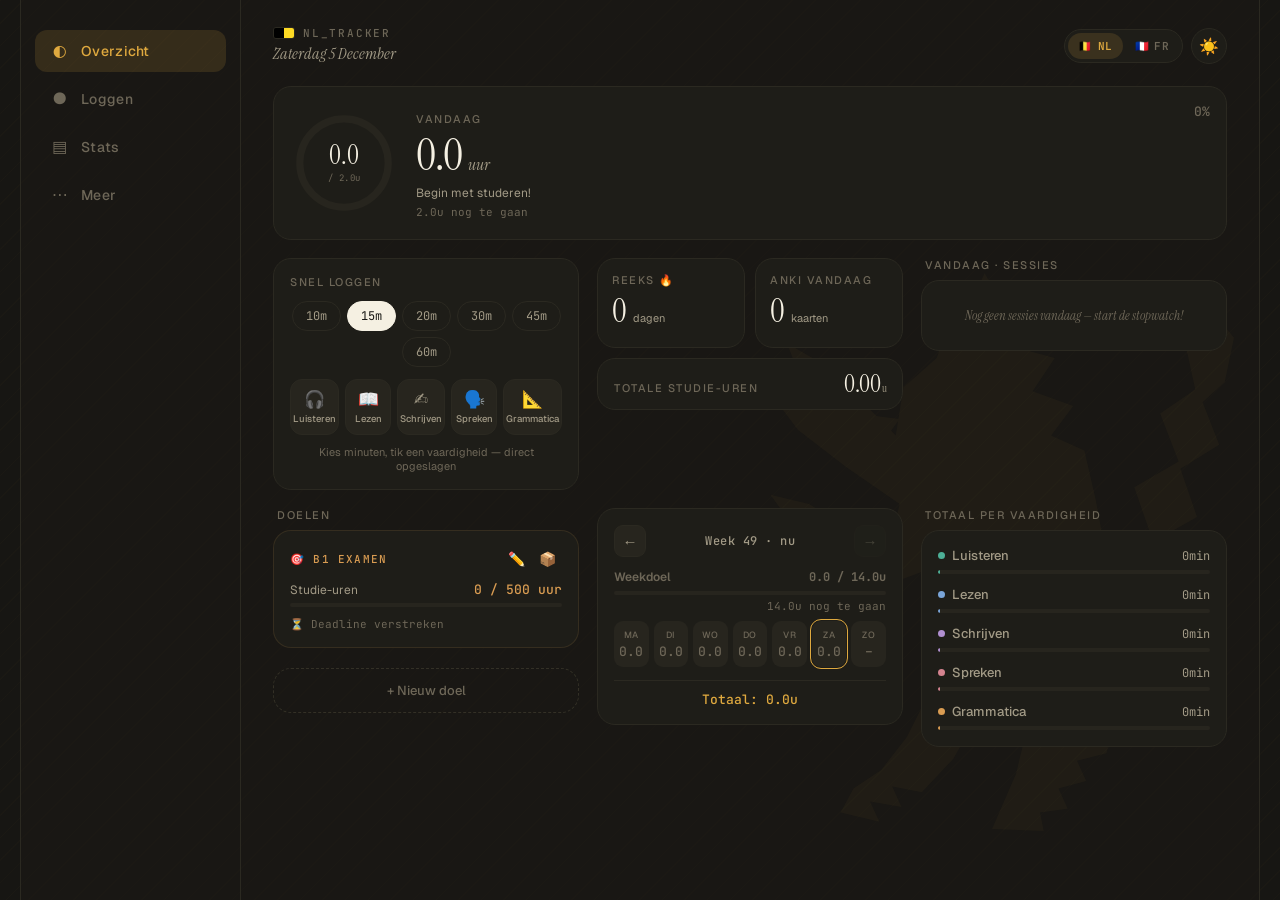
==== commit d91e9507: "Add motivation & progress features - Quick-add card on the dashboard: pick minutes once, one tap on " ====
--- a/index.html
+++ b/index.html
@@ -51,6 +51,11 @@
     <!-- ═══ DASHBOARD ═══ -->
     <div class="view active" id="viewDashboard">
 
+      <!-- Streak at risk -->
+      <section class="block wide" id="riskBannerBlock" style="display:none">
+        <div class="risk-banner show" id="riskBanner"></div>
+      </section>
+
       <!-- Hero: today + daily goal -->
       <section class="block wide">
         <div class="card hero-card">
@@ -77,12 +82,23 @@
         </div>
       </section>
 
+      <!-- Quick add -->
+      <section class="block">
+        <div class="card">
+          <span class="eyebrow" data-i18n="quick_add">Snel loggen</span>
+          <div class="qa-mins-row" id="qaMinsRow"></div>
+          <div class="qa-skill-grid" id="qaSkillGrid"></div>
+          <div class="qa-hint" data-i18n="quick_add_hint">Kies minuten, tik een vaardigheid — direct opgeslagen</div>
+        </div>
+      </section>
+
       <!-- Streak + Anki + total -->
       <section class="block">
         <div class="duo">
           <div class="card mini-card">
             <span class="eyebrow" data-i18n="streak_title">Reeks 🔥</span>
             <div class="big-num"><span class="serif-num" id="streakCount">0</span><span class="num-unit" data-i18n="days_unit">dagen</span></div>
+            <div class="mini-sub" id="streakBest"></div>
           </div>
           <div class="card mini-card">
             <span class="eyebrow" data-i18n="anki_today">Anki vandaag</span>
@@ -278,6 +294,11 @@
         <div class="tag-pills filter-pills" id="statsTagFilter"></div>
       </section>
 
+      <!-- Summary tiles -->
+      <section class="block wide">
+        <div class="summary-grid" id="summaryTiles"></div>
+      </section>
+
       <section class="block">
         <div class="section-head"><span class="eyebrow" data-i18n="chart_hours_title">Studietijd · uren per dag</span></div>
         <div class="card">
@@ -297,10 +318,32 @@
         <div class="card">
           <div class="chart-container"><canvas id="tagChart" class="chart-canvas"></canvas></div>
         </div>
+      </section>
+
+      <!-- Activity heatmap -->
+      <section class="block">
+        <div class="section-head"><span class="eyebrow" data-i18n="heatmap_title">Activiteit · laatste 16 weken</span></div>
+        <div class="card">
+          <div class="heatmap-scroll"><div class="heatmap-grid" id="heatmapGrid"></div></div>
+          <div class="heatmap-legend">
+            <span data-i18n="hm_less">minder</span>
+            <span class="hm-cell"></span><span class="hm-cell low"></span>
+            <span class="hm-cell mid"></span><span class="hm-cell good"></span>
+            <span data-i18n="hm_more">meer</span>
+          </div>
+        </div>
+      </section>
+
+      <!-- Achievement badges -->
+      <section class="block wide">
+        <div class="section-head"><span class="eyebrow" data-i18n="badges_title">Prestaties</span></div>
+        <div class="badge-grid" id="badgesGrid"></div>
       </section>
 
       <section class="block wide">
         <div class="section-head"><span class="eyebrow" data-i18n="history_title">Geschiedenis</span></div>
+        <input type="text" class="search-input" id="historySearch" data-i18n-ph="search_ph"
+          placeholder="Zoek in notities, tags…" oninput="onHistorySearch(this.value)">
         <div class="tag-pills filter-pills" id="statsSkillPills"></div>
         <div class="card" id="historyList"></div>
       </section>
@@ -331,6 +374,16 @@
               <div class="setting-desc" data-i18n="extend_day_desc">Tot 03:00 als gisteren meetellen</div>
             </div>
             <button class="toggle" id="extendDayToggle" onclick="toggleExtendDay()"></button>
+          </div>
+          <div class="setting-row">
+            <div>
+              <div class="setting-label" data-i18n="reminder">Dagelijkse herinnering</div>
+              <div class="setting-desc" data-i18n="reminder_desc">Melding als je nog niet studeerde (app open)</div>
+            </div>
+            <div class="setting-controls">
+              <input type="time" id="reminderTime" class="time-input" value="19:00" onchange="updateReminderTime(this.value)">
+              <button class="toggle" id="reminderToggle" onclick="toggleReminder()"></button>
+            </div>
           </div>
         </div>
       </section>
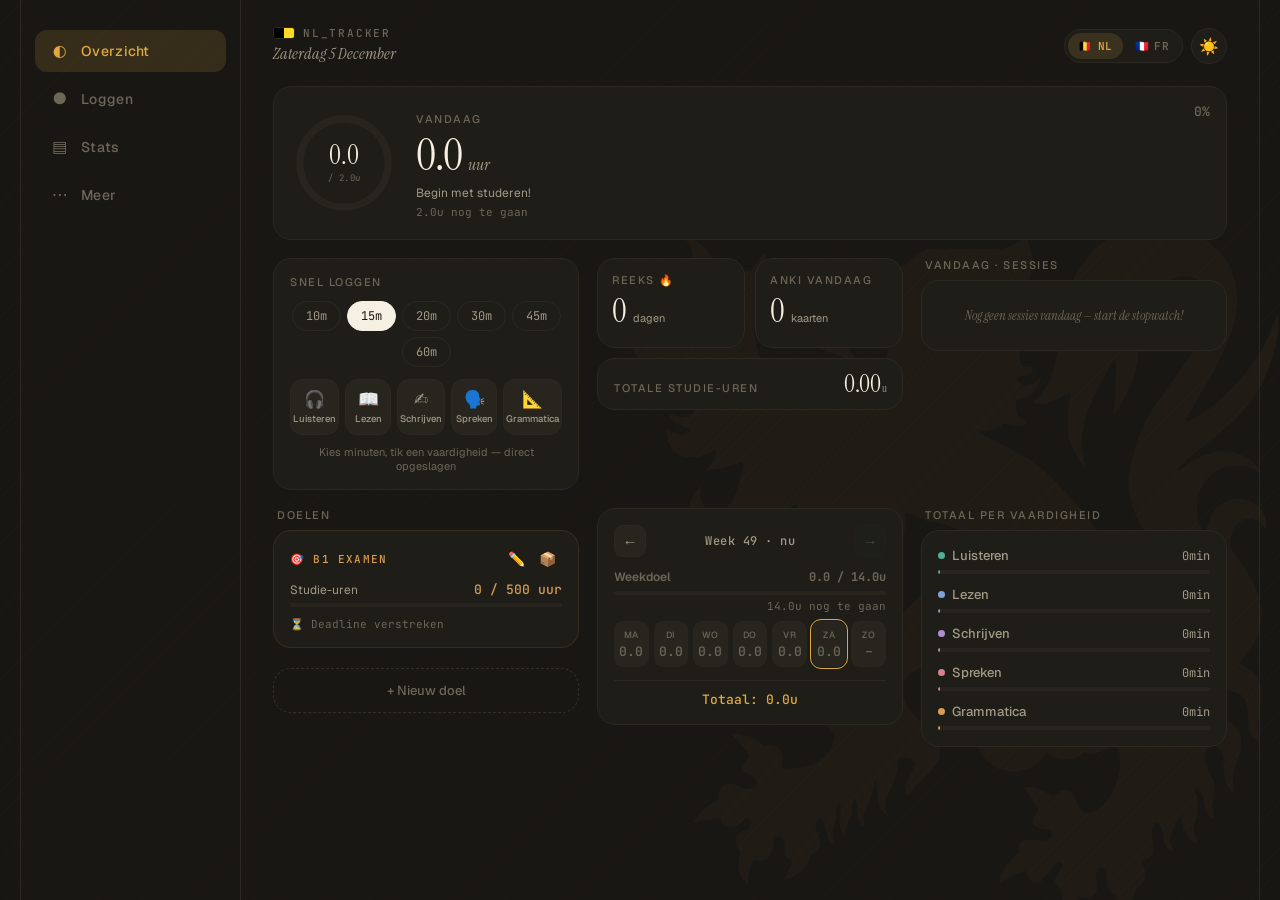
==== commit 49556cba: "Use the authentic Flemish Lion as the Dutch theme watermark - Replace the placeholder lion with the " ====
--- a/index.html
+++ b/index.html
@@ -7,6 +7,7 @@
 <meta name="apple-mobile-web-app-status-bar-style" content="black-translucent">
 <meta name="theme-color" content="#171613" id="themeColorMeta">
 <link rel="manifest" href="manifest.json">
+<link rel="icon" href="data:image/svg+xml,<svg xmlns='http://www.w3.org/2000/svg' viewBox='0 0 512 512'><rect width='512' height='512' rx='96' fill='%23171613'/><text x='256' y='340' font-size='230' text-anchor='middle' fill='%23dfa93f' font-family='Georgia, serif' font-style='italic'>Aa</text></svg>">
 <title id="docTitle">Language Tracker</title>
 <link rel="stylesheet" href="styles.css?v=4">
 <!-- Fonts load async so the app never blocks on the network (offline-first) -->
@@ -20,7 +21,7 @@
 <!-- ── Background artwork (per-language watermark) ── -->
 <div class="bg-art" aria-hidden="true">
   <!-- Flemish Lion (rampant) — Dutch theme -->
-  <svg class="art art-nl" viewBox="0 0 300 380" xmlns="http://www.w3.org/2000/svg">
+  <svg class="art art-nl" viewBox="100 -6 392 410" xmlns="http://www.w3.org/2000/svg">
     <g fill="currentColor" id="lionArt"></g>
   </svg>
   <!-- Fleur-de-lis — French theme -->
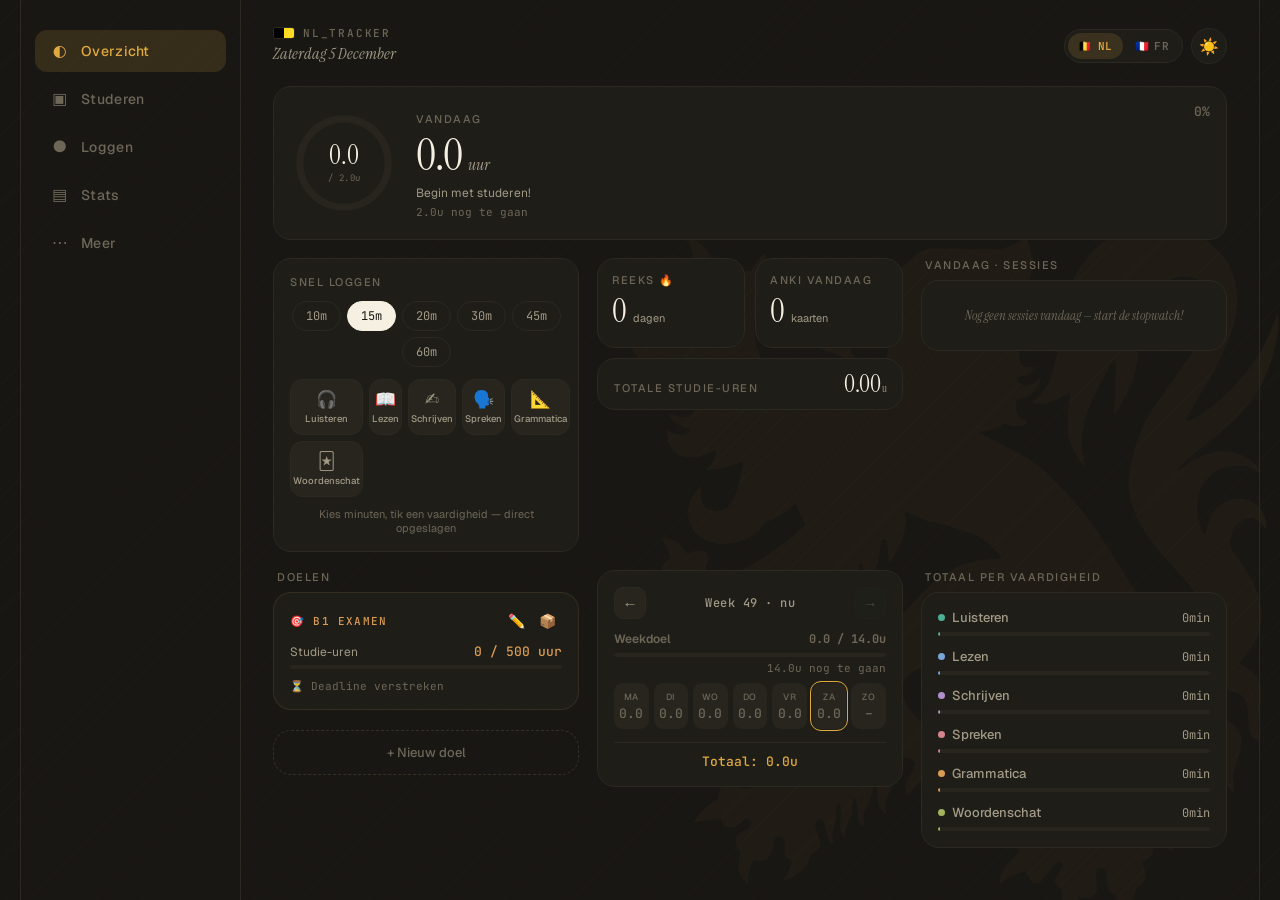
==== commit 2eca79e4: "Add in-app Anki (FSRS) and built-in A1-C1 grammar course New Study tab with two modules that auto-lo" ====
--- a/index.html
+++ b/index.html
@@ -9,7 +9,7 @@
 <link rel="manifest" href="manifest.json">
 <link rel="icon" href="data:image/svg+xml,<svg xmlns='http://www.w3.org/2000/svg' viewBox='0 0 512 512'><rect width='512' height='512' rx='96' fill='%23171613'/><text x='256' y='340' font-size='230' text-anchor='middle' fill='%23dfa93f' font-family='Georgia, serif' font-style='italic'>Aa</text></svg>">
 <title id="docTitle">Language Tracker</title>
-<link rel="stylesheet" href="styles.css?v=4">
+<link rel="stylesheet" href="styles.css?v=5">
 <!-- Fonts load async so the app never blocks on the network (offline-first) -->
 <link rel="preconnect" href="https://fonts.googleapis.com">
 <link rel="preconnect" href="https://fonts.gstatic.com" crossorigin>
@@ -104,6 +104,7 @@
           <div class="card mini-card">
             <span class="eyebrow" data-i18n="anki_today">Anki vandaag</span>
             <div class="big-num"><span class="serif-num" id="todayAnki">0</span><span class="num-unit" data-i18n="cards_unit">kaarten</span></div>
+            <div class="mini-sub" id="ankiDueSub"></div>
           </div>
         </div>
         <div class="card slim-card">
@@ -282,6 +283,49 @@
       </section>
     </div>
 
+    <!-- ═══ STUDY (in-app Anki + grammar course) ═══ -->
+    <div class="view" id="viewStudy">
+
+      <!-- Flashcards / FSRS -->
+      <section class="block">
+        <div class="card">
+          <span class="eyebrow" data-i18n="flash_title">Flashcards · FSRS</span>
+          <div class="study-sub" data-i18n="flash_sub">Ingebouwde Anki met FSRS-planning.</div>
+          <div class="flash-stats">
+            <div class="flash-stat"><span class="serif-num md" id="flashDueCount">0</span><span class="flash-stat-label" data-i18n="flash_due">Te herhalen</span></div>
+            <div class="flash-stat"><span class="serif-num md" id="flashNewCount">0</span><span class="flash-stat-label" data-i18n="flash_new_label">Nieuw</span></div>
+            <div class="flash-stat"><span class="serif-num md" id="flashTotalCount">0</span><span class="flash-stat-label" data-i18n="flash_total">Kaarten</span></div>
+          </div>
+          <button class="btn primary full" id="flashStartBtn" onclick="startFlashSession()" data-i18n="flash_start">▶ Start sessie</button>
+          <div class="flash-status" id="flashStatus"></div>
+          <div class="manual-field" style="margin-top:12px">
+            <label data-i18n="deck_label">Deck</label>
+            <select id="deckFilter" class="select-input" onchange="setDeckFilter(this.value)"></select>
+          </div>
+          <div class="flash-manage-row">
+            <button class="ghost-btn slim" onclick="openAddCardModal()" data-i18n="btn_add_card">+ Kaart</button>
+            <button class="ghost-btn slim" onclick="openImportModal()" data-i18n="btn_import">⬆ Import</button>
+            <button class="ghost-btn slim" onclick="openManageModal()" data-i18n="btn_manage">☰ Beheer</button>
+          </div>
+          <div class="setting-row" style="margin-top:6px;border-top:1px solid var(--hairline);padding-top:12px">
+            <div class="setting-label" style="font-size:13px" data-i18n="flash_new_per_day">Nieuwe kaarten per dag</div>
+            <input type="number" id="srsNewPerDay" class="num-input" value="20" min="0" max="200" onchange="updateNewPerDay(this.value)">
+          </div>
+        </div>
+      </section>
+
+      <!-- Grammar course -->
+      <section class="block">
+        <div class="card">
+          <span class="eyebrow" data-i18n="grammar_title">Vlaamse grammatica</span>
+          <div class="study-sub" data-i18n="grammar_sub">Ingebouwde cursus A1 → C1.</div>
+          <div id="grammarProgress"></div>
+          <div class="level-tabs" id="grammarLevels"></div>
+          <div class="lesson-list" id="grammarLessons"></div>
+        </div>
+      </section>
+    </div>
+
     <!-- ═══ STATS ═══ -->
     <div class="view" id="viewStats">
       <section class="block wide">
@@ -310,7 +354,7 @@
       <section class="block">
         <div class="section-head"><span class="eyebrow" data-i18n="chart_skill_title">Vaardigheid verdeling</span></div>
         <div class="card">
-          <div class="chart-container"><canvas id="skillChart" class="chart-canvas"></canvas></div>
+          <div class="chart-container tall"><canvas id="skillChart" class="chart-canvas"></canvas></div>
         </div>
       </section>
 
@@ -420,10 +464,73 @@
   <!-- Bottom Nav -->
   <nav class="nav">
     <button class="nav-btn active" onclick="switchTab('Dashboard',this)"><span class="icon">◐</span><span class="nav-label" data-i18n="nav_dashboard">Overzicht</span></button>
+    <button class="nav-btn" onclick="switchTab('Study',this)"><span class="icon">▣</span><span class="nav-label" data-i18n="nav_study">Studeren</span></button>
     <button class="nav-btn" onclick="switchTab('Log',this)"><span class="icon">●</span><span class="nav-label" data-i18n="nav_log">Loggen</span></button>
     <button class="nav-btn" onclick="switchTab('Stats',this)"><span class="icon">▤</span><span class="nav-label" data-i18n="nav_stats">Stats</span></button>
     <button class="nav-btn" onclick="switchTab('Settings',this)"><span class="icon">⋯</span><span class="nav-label" data-i18n="nav_more">Meer</span></button>
   </nav>
+</div>
+
+<!-- ── Study session overlay (flashcards + grammar lessons) ── -->
+<div class="study-overlay" id="studyOverlay">
+  <div class="study-head">
+    <button class="sess-close" onclick="sessClose()">✕</button>
+    <div class="sess-timer mono" id="sessTimer">00:00</div>
+    <button class="sess-pause" id="sessPauseBtn" onclick="sessTogglePause()">⏸</button>
+  </div>
+  <div class="sess-paused-note" id="sessPausedNote" data-i18n="sess_paused_note">⏸ Gepauzeerd — tik op ▶ om verder te gaan</div>
+  <div class="study-body" id="studyBody"></div>
+</div>
+
+<!-- Add Card Modal -->
+<div class="modal-overlay" id="addCardModal">
+  <div class="modal">
+    <h3 data-i18n="add_card_title">Nieuwe kaart</h3>
+    <div class="manual-form">
+      <div class="manual-field">
+        <label data-i18n="card_front">Voorkant</label>
+        <textarea id="acFront" rows="2" style="font-family:var(--sans)"></textarea>
+      </div>
+      <div class="manual-field">
+        <label data-i18n="card_back">Achterkant</label>
+        <textarea id="acBack" rows="2" style="font-family:var(--sans)"></textarea>
+      </div>
+      <div class="manual-field">
+        <label data-i18n="card_deck">Deck</label>
+        <input type="text" id="acDeck" value="Mijn deck" style="font-family:var(--sans)">
+      </div>
+      <div class="modal-btns">
+        <button class="modal-btn cancel" onclick="closeAddCardModal()" data-i18n="cancel">Annuleer</button>
+        <button class="modal-btn confirm" onclick="saveNewCard()" data-i18n="save">Opslaan</button>
+      </div>
+    </div>
+  </div>
+</div>
+
+<!-- Import Modal -->
+<div class="modal-overlay" id="importModal">
+  <div class="modal">
+    <h3 data-i18n="import_title">Anki-deck importeren</h3>
+    <p class="import-hint" id="importHint"></p>
+    <button class="btn primary full" onclick="pickImportFile()" data-i18n="import_pick">Kies bestand (.txt / .csv)</button>
+    <div class="modal-btns" style="margin-top:10px">
+      <button class="modal-btn cancel" onclick="closeImportModal()" data-i18n="cancel">Annuleer</button>
+    </div>
+  </div>
+</div>
+
+<!-- Manage Cards Modal -->
+<div class="modal-overlay" id="manageModal">
+  <div class="modal manage-modal">
+    <h3 data-i18n="manage_title">Kaarten beheren</h3>
+    <div class="deck-chips" id="manageDecks"></div>
+    <input type="text" class="search-input" id="manageSearch" data-i18n-ph="manage_search_ph"
+      placeholder="Zoek in kaarten…" oninput="onManageSearch(this.value)">
+    <div class="manage-list" id="manageList"></div>
+    <div class="modal-btns" style="margin-top:10px">
+      <button class="modal-btn cancel" onclick="closeManageModal()" data-i18n="cancel">Annuleer</button>
+    </div>
+  </div>
 </div>
 
 <!-- Edit Entry Modal -->
@@ -641,10 +748,14 @@
   <button class="undo-btn" onclick="undoLast()" data-i18n="undo">Ongedaan</button>
 </div>
 
-<!-- Hidden file input for import -->
+<!-- Hidden file inputs for import -->
 <input type="file" id="fileImport" accept=".json" style="display:none" onchange="handleImport(event)">
-
-<script src="i18n.js?v=4"></script>
-<script src="app.js?v=4"></script>
+<input type="file" id="fileImportCards" accept=".txt,.csv,.tsv,text/plain,text/csv" style="display:none" onchange="handleCardImport(event)">
+
+<script src="i18n.js?v=5"></script>
+<script src="srs.js?v=5"></script>
+<script src="grammar_data.js?v=5"></script>
+<script src="app.js?v=5"></script>
+<script src="study.js?v=5"></script>
 </body>
 </html>
--- a/styles.css
+++ b/styles.css
@@ -40,11 +40,13 @@
   --blue: #7aa5d8;
   --purple: #b08fd0;
   --red: #d4838f;
+  --green: #a3b45c;
   --amber-glow: rgba(217,156,82,0.14);
   --teal-dim: rgba(77,175,150,0.14);
   --blue-dim: rgba(122,165,216,0.14);
   --purple-dim: rgba(176,143,208,0.14);
   --red-dim: rgba(212,131,143,0.13);
+  --green-dim: rgba(163,180,92,0.14);
 
   --art-color: #dfa93f;
   --art-opacity: 0.05;
@@ -70,11 +72,13 @@
   --blue: #4f7fb5;
   --purple: #8a64ab;
   --red: #b85f6d;
+  --green: #6e8b2e;
   --amber-glow: rgba(184,122,46,0.12);
   --teal-dim: rgba(47,138,114,0.12);
   --blue-dim: rgba(79,127,181,0.12);
   --purple-dim: rgba(138,100,171,0.12);
   --red-dim: rgba(184,95,109,0.11);
+  --green-dim: rgba(110,139,46,0.12);
 
   --art-color: #171613;
   --art-opacity: 0.045;
@@ -102,11 +106,13 @@
   --blue: #6fb2d8;
   --purple: #ab8fd6;
   --red: #d88090;
+  --green: #7bbb8a;
   --amber-glow: rgba(217,164,92,0.14);
   --teal-dim: rgba(77,175,160,0.14);
   --blue-dim: rgba(111,178,216,0.14);
   --purple-dim: rgba(171,143,214,0.14);
   --red-dim: rgba(216,128,144,0.13);
+  --green-dim: rgba(123,187,138,0.14);
 
   --art-color: #cfa95c;         /* gilded fleur on navy */
   --art-opacity: 0.055;
@@ -132,11 +138,13 @@
   --blue: #3f7ba8;
   --purple: #7c5aa8;
   --red: #b85f70;
+  --green: #3f8a55;
   --amber-glow: rgba(176,129,46,0.12);
   --teal-dim: rgba(47,138,124,0.12);
   --blue-dim: rgba(63,123,168,0.12);
   --purple-dim: rgba(124,90,168,0.12);
   --red-dim: rgba(184,95,112,0.11);
+  --green-dim: rgba(63,138,85,0.12);
 
   --art-color: #1d2c55;
   --art-opacity: 0.05;
@@ -1438,3 +1446,212 @@
   #viewDashboard.view.active { grid-template-columns: 1fr 1fr 1fr; }
   #viewDashboard .block.wide { grid-column: 1 / -1; }
 }
+
+/* ════════════ Study tab: flashcards (FSRS) + grammar ════════════ */
+.chart-container.tall { height: 224px; }
+
+.study-sub { font-size: 12px; color: var(--text2); line-height: 1.5; margin-bottom: 14px; }
+
+.flash-stats {
+  display: grid; grid-template-columns: repeat(3, 1fr);
+  gap: 8px; margin-bottom: 14px; text-align: center;
+}
+.flash-stat {
+  background: var(--bg3); border-radius: var(--radius-sm);
+  padding: 12px 4px 10px; display: flex; flex-direction: column; gap: 2px;
+}
+.flash-stat-label { font-size: 10px; color: var(--text3); text-transform: uppercase; letter-spacing: 0.06em; }
+.flash-status { font-size: 12px; color: var(--text2); text-align: center; margin-top: 10px; min-height: 1em; }
+#flashStartBtn:disabled { opacity: 0.45; }
+
+.flash-manage-row { display: flex; gap: 8px; margin-top: 12px; }
+.flash-manage-row .ghost-btn.slim { flex: 1; margin-top: 0; padding: 9px 4px; font-size: 12px; }
+
+/* ── Grammar course ── */
+.grammar-prog-row {
+  display: flex; justify-content: space-between; align-items: center;
+  font-size: 12px; color: var(--text2); margin-bottom: 6px;
+}
+.level-tabs { display: flex; gap: 6px; margin: 14px 0 10px; }
+.level-tab {
+  flex: 1; padding: 8px 2px; border-radius: var(--radius-sm);
+  border: 1px solid var(--hairline); background: var(--bg2);
+  color: var(--text2); font-family: var(--mono); font-size: 12.5px; font-weight: 600;
+  cursor: pointer; display: flex; flex-direction: column; align-items: center; gap: 2px;
+  transition: all 0.15s ease;
+}
+.level-tab .level-count { font-size: 9.5px; color: var(--text3); font-weight: 400; }
+.level-tab.active { border-color: var(--accent); color: var(--accent); background: var(--accent-dim); }
+.level-tab.active .level-count { color: var(--accent); }
+
+.lesson-list { display: flex; flex-direction: column; gap: 6px; }
+.lesson-row {
+  display: flex; align-items: center; gap: 10px; text-align: left;
+  padding: 11px 12px; border-radius: var(--radius-sm);
+  border: 1px solid var(--hairline); background: var(--bg2);
+  color: var(--text); font-size: 13px; cursor: pointer; width: 100%;
+  transition: border-color 0.15s ease;
+}
+.lesson-row:active { border-color: var(--accent); }
+.lesson-check {
+  flex: 0 0 20px; height: 20px; border-radius: 50%;
+  border: 1.5px solid var(--hairline); font-size: 11px; line-height: 18px;
+  text-align: center; color: var(--on-accent);
+}
+.lesson-check.done { background: var(--teal); border-color: var(--teal); }
+.lesson-title { flex: 1; line-height: 1.35; }
+.lesson-best { font-size: 10px; color: var(--text3); white-space: nowrap; }
+
+/* ── Session overlay ── */
+.study-overlay {
+  position: fixed; inset: 0; z-index: 300; display: none;
+  flex-direction: column; background: var(--bg);
+  padding: calc(var(--safe-top) + 10px) 16px calc(var(--safe-bottom) + 16px);
+}
+.study-overlay.show { display: flex; }
+.study-head {
+  display: flex; align-items: center; justify-content: space-between;
+  padding-bottom: 10px; border-bottom: 1px solid var(--hairline);
+}
+.sess-close, .sess-pause {
+  width: 40px; height: 40px; border-radius: 50%; border: 1px solid var(--hairline);
+  background: var(--bg2); color: var(--text2); font-size: 16px; cursor: pointer;
+}
+.sess-pause { color: var(--accent); border-color: var(--accent); background: var(--accent-dim); }
+.sess-timer { font-size: 22px; font-weight: 600; letter-spacing: 0.04em; }
+.sess-timer.paused { color: var(--text3); animation: blink 1.2s ease infinite; }
+@keyframes blink { 50% { opacity: 0.35; } }
+
+.sess-paused-note {
+  display: none; text-align: center; font-size: 13px; color: var(--accent);
+  padding: 12px; margin-top: 10px; border-radius: var(--radius-sm);
+  background: var(--accent-dim);
+}
+.sess-paused-note.show { display: block; }
+
+.study-body {
+  flex: 1; overflow-y: auto; -webkit-overflow-scrolling: touch;
+  display: flex; flex-direction: column; padding: 16px 2px 8px;
+  max-width: 620px; width: 100%; margin: 0 auto;
+}
+.study-body.sess-paused { visibility: hidden; }
+
+.sess-meta {
+  display: flex; align-items: center; gap: 8px; margin-bottom: 14px;
+  font-size: 11px; color: var(--text3);
+}
+.sess-left { margin-left: auto; }
+.flash-deck { color: var(--text3); font-size: 11px; }
+.flash-state {
+  font-size: 9.5px; font-weight: 700; text-transform: uppercase; letter-spacing: 0.07em;
+  padding: 3px 8px; border-radius: 20px; white-space: nowrap;
+}
+.flash-state.new { background: var(--blue-dim); color: var(--blue); }
+.flash-state.learn { background: var(--amber-glow); color: var(--amber); }
+.flash-state.rev { background: var(--teal-dim); color: var(--teal); }
+
+/* ── Flashcard face ── */
+.flash-card {
+  flex: 0 1 auto; min-height: 240px; display: flex; flex-direction: column;
+  align-items: center; justify-content: center; gap: 14px; text-align: center;
+  background: var(--bg2); border: 1px solid var(--hairline);
+  border-radius: var(--radius); box-shadow: var(--shadow);
+  padding: 30px 22px; cursor: pointer; margin-bottom: 16px;
+}
+.flash-front {
+  font-family: var(--serif); font-size: 28px; line-height: 1.25;
+  white-space: pre-line; word-break: break-word;
+}
+.flash-divider { width: 46px; border-top: 1px solid var(--hairline); }
+.flash-back {
+  font-size: 17px; line-height: 1.5; color: var(--text2);
+  white-space: pre-line; word-break: break-word;
+}
+.flash-hint { font-size: 11.5px; color: var(--text3); }
+
+/* ── Rating buttons ── */
+.rate-row { display: grid; grid-template-columns: repeat(4, 1fr); gap: 8px; }
+.rate-btn {
+  display: flex; flex-direction: column; align-items: center; gap: 3px;
+  padding: 12px 2px 10px; border-radius: var(--radius-sm); border: 1px solid;
+  font-size: 12.5px; font-weight: 600; cursor: pointer; font-family: var(--sans);
+  transition: transform 0.08s ease;
+}
+.rate-btn:active { transform: scale(0.96); }
+.rate-ivl { font-size: 10px; opacity: 0.75; font-weight: 400; }
+.rate-btn.again { background: var(--red-dim); color: var(--red); border-color: var(--red); }
+.rate-btn.hard { background: var(--amber-glow); color: var(--amber); border-color: var(--amber); }
+.rate-btn.good { background: var(--green-dim); color: var(--green); border-color: var(--green); }
+.rate-btn.easy { background: var(--blue-dim); color: var(--blue); border-color: var(--blue); }
+
+/* ── Session summary ── */
+.sess-summary {
+  margin: auto 0; text-align: center; display: flex; flex-direction: column; gap: 18px;
+}
+.sess-summary-icon { font-size: 44px; }
+.sess-summary h2 { font-family: var(--serif); font-weight: 400; font-size: 26px; }
+.sess-stats { display: grid; grid-template-columns: repeat(3, 1fr); gap: 10px; }
+.sess-stat {
+  background: var(--bg2); border: 1px solid var(--hairline); border-radius: var(--radius-sm);
+  padding: 16px 6px; display: flex; flex-direction: column; gap: 4px;
+}
+.sess-stat span:last-child { font-size: 10.5px; color: var(--text3); text-transform: uppercase; letter-spacing: 0.06em; }
+
+/* ── Grammar lesson content ── */
+.lesson-content { margin-bottom: 18px; }
+.lesson-h { font-family: var(--serif); font-weight: 400; font-size: 24px; margin-bottom: 14px; line-height: 1.25; }
+.lesson-sec { margin-bottom: 18px; }
+.lesson-sec h3 { font-size: 14px; margin-bottom: 6px; color: var(--accent); }
+.lesson-sec p { font-size: 13.5px; line-height: 1.65; color: var(--text2); margin-bottom: 10px; }
+.lesson-ex {
+  border-left: 2px solid var(--accent); padding: 6px 12px; margin-bottom: 8px;
+  background: var(--bg2); border-radius: 0 var(--radius-sm) var(--radius-sm) 0;
+}
+.lesson-ex-nl { font-size: 14px; font-weight: 500; }
+.lesson-ex-en { font-size: 12px; color: var(--text3); margin-top: 2px; }
+
+/* ── Quiz ── */
+.quiz-card { margin-bottom: 14px; }
+.quiz-q { font-family: var(--serif); font-size: 20px; line-height: 1.35; margin-bottom: 16px; }
+.quiz-options { display: flex; flex-direction: column; gap: 8px; margin-bottom: 12px; }
+.quiz-opt {
+  text-align: left; padding: 13px 14px; border-radius: var(--radius-sm);
+  border: 1px solid var(--hairline); background: var(--bg2); color: var(--text);
+  font-size: 14px; line-height: 1.4; cursor: pointer; font-family: var(--sans);
+}
+.quiz-opt:disabled { cursor: default; opacity: 0.75; }
+.quiz-opt.correct { border-color: var(--teal); background: var(--teal-dim); color: var(--teal); opacity: 1; }
+.quiz-opt.wrong { border-color: var(--red); background: var(--red-dim); color: var(--red); opacity: 1; }
+.quiz-input { width: 100%; margin-bottom: 10px; font-size: 16px; }
+.quiz-input.correct { border-color: var(--teal); }
+.quiz-input.wrong { border-color: var(--red); }
+.quiz-feedback { margin-top: 4px; }
+.quiz-verdict { font-weight: 700; font-size: 14px; margin-bottom: 6px; }
+.quiz-verdict.ok { color: var(--teal); }
+.quiz-verdict.bad { color: var(--red); }
+.quiz-answer { font-size: 13px; margin-bottom: 6px; color: var(--text); }
+.quiz-why { font-size: 12.5px; line-height: 1.55; color: var(--text2); }
+
+/* ── Import & manage modals ── */
+.import-hint { font-size: 12.5px; line-height: 1.6; color: var(--text2); margin-bottom: 14px; }
+.deck-chips { display: flex; flex-wrap: wrap; gap: 6px; margin-bottom: 12px; }
+.deck-chip {
+  display: inline-flex; align-items: center; gap: 6px;
+  font-size: 12px; padding: 5px 8px 5px 11px; border-radius: 20px;
+  border: 1px solid var(--hairline); background: var(--bg3); color: var(--text2);
+}
+.deck-chip b { color: var(--text); font-weight: 600; }
+.deck-chip button {
+  border: none; background: none; color: var(--text3); cursor: pointer;
+  font-size: 11px; padding: 2px;
+}
+.manage-modal { max-height: 85vh; display: flex; flex-direction: column; }
+.manage-list { flex: 1; overflow-y: auto; margin-top: 10px; min-height: 120px; }
+.manage-row {
+  display: flex; align-items: center; gap: 10px;
+  padding: 9px 2px; border-bottom: 1px solid var(--hairline);
+}
+.manage-row:last-child { border-bottom: none; }
+.manage-txt { flex: 1; min-width: 0; }
+.manage-front { font-size: 13px; font-weight: 500; overflow: hidden; text-overflow: ellipsis; white-space: nowrap; }
+.manage-back { font-size: 11.5px; color: var(--text3); overflow: hidden; text-overflow: ellipsis; white-space: nowrap; }
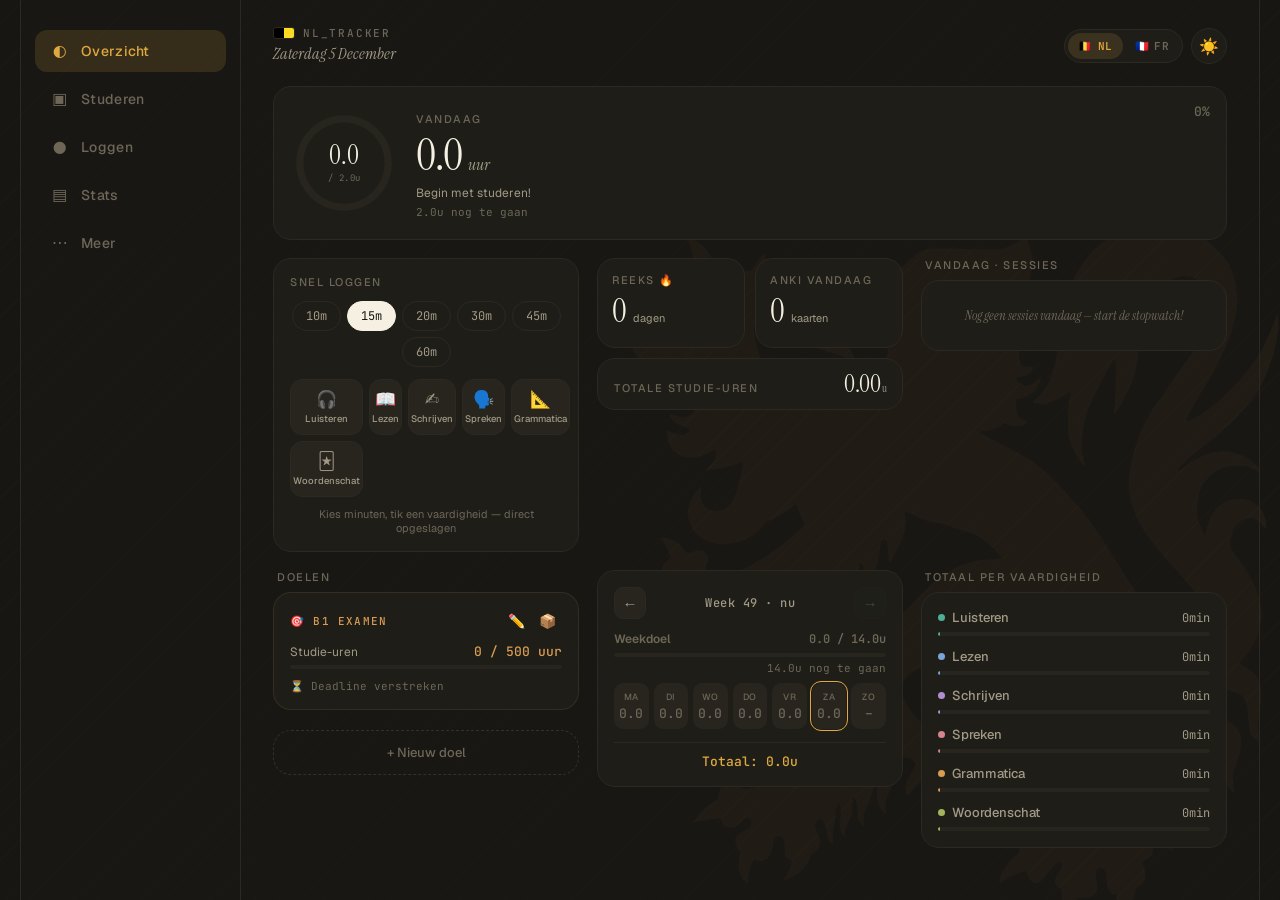
==== commit 6ef3c653: "Self-host fonts, fix study typography, and harden the finish flow Typography (the 'squished' reading" ====
--- a/index.html
+++ b/index.html
@@ -9,12 +9,11 @@
 <link rel="manifest" href="manifest.json">
 <link rel="icon" href="data:image/svg+xml,<svg xmlns='http://www.w3.org/2000/svg' viewBox='0 0 512 512'><rect width='512' height='512' rx='96' fill='%23171613'/><text x='256' y='340' font-size='230' text-anchor='middle' fill='%23dfa93f' font-family='Georgia, serif' font-style='italic'>Aa</text></svg>">
 <title id="docTitle">Language Tracker</title>
-<link rel="stylesheet" href="styles.css?v=5">
-<!-- Fonts load async so the app never blocks on the network (offline-first) -->
-<link rel="preconnect" href="https://fonts.googleapis.com">
-<link rel="preconnect" href="https://fonts.gstatic.com" crossorigin>
-<link rel="stylesheet" media="print" onload="this.media='all'"
-  href="https://fonts.googleapis.com/css2?family=Instrument+Serif:ital@0;1&family=Geist:wght@300;400;500;600&family=JetBrains+Mono:wght@300;400;500;600&display=swap">
+<link rel="stylesheet" href="styles.css?v=8">
+<!-- Fonts are self-hosted (see styles.css @font-face) — identical rendering
+     online and offline, no external requests -->
+<link rel="preload" href="fonts/instrumentserif-latin.woff2" as="font" type="font/woff2" crossorigin>
+<link rel="preload" href="fonts/geist-latin.woff2" as="font" type="font/woff2" crossorigin>
 </head>
 <body>
 
@@ -476,8 +475,13 @@
   <div class="study-head">
     <button class="sess-close" onclick="sessClose()">✕</button>
     <div class="sess-timer mono" id="sessTimer">00:00</div>
-    <button class="sess-pause" id="sessPauseBtn" onclick="sessTogglePause()">⏸</button>
+    <div class="sess-head-actions">
+      <button class="sess-icon-btn" id="sessUndoBtn" onclick="flashUndoLast()" title="Undo (z)">↶</button>
+      <button class="sess-icon-btn finish" id="sessFinishBtn" onclick="finishFlashSession()" data-i18n-title="sess_finish" title="Stop & opslaan">🏁</button>
+      <button class="sess-pause" id="sessPauseBtn" onclick="sessTogglePause()">⏸</button>
+    </div>
   </div>
+  <div class="sess-progress" id="sessProgress"><div class="sess-progress-fill" id="sessProgressFill"></div></div>
   <div class="sess-paused-note" id="sessPausedNote" data-i18n="sess_paused_note">⏸ Gepauzeerd — tik op ▶ om verder te gaan</div>
   <div class="study-body" id="studyBody"></div>
 </div>
@@ -513,6 +517,8 @@
     <h3 data-i18n="import_title">Anki-deck importeren</h3>
     <p class="import-hint" id="importHint"></p>
     <button class="btn primary full" onclick="pickImportFile()" data-i18n="import_pick">Kies bestand (.txt / .csv)</button>
+    <div class="bundled-head" id="bundledHead" data-i18n="bundled_title">Meegeleverde decks</div>
+    <div id="bundledDecks"></div>
     <div class="modal-btns" style="margin-top:10px">
       <button class="modal-btn cancel" onclick="closeImportModal()" data-i18n="cancel">Annuleer</button>
     </div>
@@ -752,10 +758,10 @@
 <input type="file" id="fileImport" accept=".json" style="display:none" onchange="handleImport(event)">
 <input type="file" id="fileImportCards" accept=".txt,.csv,.tsv,text/plain,text/csv" style="display:none" onchange="handleCardImport(event)">
 
-<script src="i18n.js?v=5"></script>
-<script src="srs.js?v=5"></script>
-<script src="grammar_data.js?v=5"></script>
-<script src="app.js?v=5"></script>
-<script src="study.js?v=5"></script>
+<script src="i18n.js?v=8"></script>
+<script src="srs.js?v=8"></script>
+<script src="grammar_data.js?v=8"></script>
+<script src="app.js?v=8"></script>
+<script src="study.js?v=8"></script>
 </body>
 </html>
--- a/styles.css
+++ b/styles.css
@@ -4,8 +4,73 @@
    × light/dark (.light-mode), driven by CSS custom properties.
    ════════════════════════════════════════════════════════════ */
 
-/* Web fonts are loaded non-blocking from index.html; system fallbacks below
-   keep the app fully usable offline or when fonts are unavailable. */
+/* Fonts are self-hosted (fonts/ directory, precached by the service
+   worker) so typography is identical online and offline. */
+
+@font-face {
+  font-family: 'Geist';
+  font-style: normal;
+  font-weight: 300 600;
+  font-display: swap;
+  src: url(fonts/geist-latin-ext.woff2) format('woff2');
+  unicode-range: U+0100-02BA, U+02BD-02C5, U+02C7-02CC, U+02CE-02D7, U+02DD-02FF, U+0304, U+0308, U+0329, U+1D00-1DBF, U+1E00-1E9F, U+1EF2-1EFF, U+2020, U+20A0-20AB, U+20AD-20C0, U+2113, U+2C60-2C7F, U+A720-A7FF;
+}
+@font-face {
+  font-family: 'Geist';
+  font-style: normal;
+  font-weight: 300 600;
+  font-display: swap;
+  src: url(fonts/geist-latin.woff2) format('woff2');
+  unicode-range: U+0000-00FF, U+0131, U+0152-0153, U+02BB-02BC, U+02C6, U+02DA, U+02DC, U+0304, U+0308, U+0329, U+2000-206F, U+20AC, U+2122, U+2191, U+2193, U+2212, U+2215, U+FEFF, U+FFFD;
+}
+@font-face {
+  font-family: 'Instrument Serif';
+  font-style: italic;
+  font-weight: 400;
+  font-display: swap;
+  src: url(fonts/instrumentserif-italic-latin-ext.woff2) format('woff2');
+  unicode-range: U+0100-02BA, U+02BD-02C5, U+02C7-02CC, U+02CE-02D7, U+02DD-02FF, U+0304, U+0308, U+0329, U+1D00-1DBF, U+1E00-1E9F, U+1EF2-1EFF, U+2020, U+20A0-20AB, U+20AD-20C0, U+2113, U+2C60-2C7F, U+A720-A7FF;
+}
+@font-face {
+  font-family: 'Instrument Serif';
+  font-style: italic;
+  font-weight: 400;
+  font-display: swap;
+  src: url(fonts/instrumentserif-italic-latin.woff2) format('woff2');
+  unicode-range: U+0000-00FF, U+0131, U+0152-0153, U+02BB-02BC, U+02C6, U+02DA, U+02DC, U+0304, U+0308, U+0329, U+2000-206F, U+20AC, U+2122, U+2191, U+2193, U+2212, U+2215, U+FEFF, U+FFFD;
+}
+@font-face {
+  font-family: 'Instrument Serif';
+  font-style: normal;
+  font-weight: 400;
+  font-display: swap;
+  src: url(fonts/instrumentserif-latin-ext.woff2) format('woff2');
+  unicode-range: U+0100-02BA, U+02BD-02C5, U+02C7-02CC, U+02CE-02D7, U+02DD-02FF, U+0304, U+0308, U+0329, U+1D00-1DBF, U+1E00-1E9F, U+1EF2-1EFF, U+2020, U+20A0-20AB, U+20AD-20C0, U+2113, U+2C60-2C7F, U+A720-A7FF;
+}
+@font-face {
+  font-family: 'Instrument Serif';
+  font-style: normal;
+  font-weight: 400;
+  font-display: swap;
+  src: url(fonts/instrumentserif-latin.woff2) format('woff2');
+  unicode-range: U+0000-00FF, U+0131, U+0152-0153, U+02BB-02BC, U+02C6, U+02DA, U+02DC, U+0304, U+0308, U+0329, U+2000-206F, U+20AC, U+2122, U+2191, U+2193, U+2212, U+2215, U+FEFF, U+FFFD;
+}
+@font-face {
+  font-family: 'JetBrains Mono';
+  font-style: normal;
+  font-weight: 300 600;
+  font-display: swap;
+  src: url(fonts/jetbrainsmono-latin-ext.woff2) format('woff2');
+  unicode-range: U+0100-02BA, U+02BD-02C5, U+02C7-02CC, U+02CE-02D7, U+02DD-02FF, U+0304, U+0308, U+0329, U+1D00-1DBF, U+1E00-1E9F, U+1EF2-1EFF, U+2020, U+20A0-20AB, U+20AD-20C0, U+2113, U+2C60-2C7F, U+A720-A7FF;
+}
+@font-face {
+  font-family: 'JetBrains Mono';
+  font-style: normal;
+  font-weight: 300 600;
+  font-display: swap;
+  src: url(fonts/jetbrainsmono-latin.woff2) format('woff2');
+  unicode-range: U+0000-00FF, U+0131, U+0152-0153, U+02BB-02BC, U+02C6, U+02DA, U+02DC, U+0304, U+0308, U+0329, U+2000-206F, U+20AC, U+2122, U+2191, U+2193, U+2212, U+2215, U+FEFF, U+FFFD;
+}
 
 :root {
   --serif: 'Instrument Serif', 'Iowan Old Style', Georgia, serif;
@@ -1481,26 +1546,41 @@
   transition: all 0.15s ease;
 }
 .level-tab .level-count { font-size: 9.5px; color: var(--text3); font-weight: 400; }
-.level-tab.active { border-color: var(--accent); color: var(--accent); background: var(--accent-dim); }
-.level-tab.active .level-count { color: var(--accent); }
-
-.lesson-list { display: flex; flex-direction: column; gap: 6px; }
+.level-tab { --lv: var(--accent); --lvd: var(--accent-dim); }
+.level-tab.active { border-color: var(--lv); color: var(--lv); background: var(--lvd); }
+.level-tab.active .level-count { color: var(--lv); }
+.level-tab.complete .level-count::after { content: ' ✓'; }
+.level-pill {
+  font-size: 10px; font-weight: 700; letter-spacing: 0.08em;
+  padding: 3px 9px; border-radius: 20px; font-family: var(--mono);
+}
+
+.lesson-list { display: flex; flex-direction: column; gap: 7px; }
 .lesson-row {
-  display: flex; align-items: center; gap: 10px; text-align: left;
-  padding: 11px 12px; border-radius: var(--radius-sm);
-  border: 1px solid var(--hairline); background: var(--bg2);
-  color: var(--text); font-size: 13px; cursor: pointer; width: 100%;
-  transition: border-color 0.15s ease;
-}
-.lesson-row:active { border-color: var(--accent); }
+  --lv: var(--accent);
+  display: flex; align-items: center; gap: 12px; text-align: left;
+  padding: 12px 13px; border-radius: var(--radius-sm);
+  border: 1px solid var(--hairline); border-left: 3px solid var(--lv);
+  background: var(--bg2); color: var(--text); font-size: 13px;
+  cursor: pointer; width: 100%;
+  transition: border-color 0.15s ease, transform 0.08s ease;
+}
+.lesson-row:active { transform: scale(0.99); border-color: var(--lv); }
+.lesson-row.done { background: var(--bg); }
+.lesson-num {
+  flex: 0 0 auto; font-size: 12px; font-weight: 600; color: var(--lv);
+  opacity: 0.9;
+}
+.lesson-mid { flex: 1; min-width: 0; display: flex; flex-direction: column; gap: 3px; }
+.lesson-title { line-height: 1.35; font-weight: 500; }
+.lesson-row.done .lesson-title { color: var(--text2); }
+.lesson-sub { font-size: 10.5px; color: var(--text3); font-family: var(--mono); }
 .lesson-check {
-  flex: 0 0 20px; height: 20px; border-radius: 50%;
-  border: 1.5px solid var(--hairline); font-size: 11px; line-height: 18px;
-  text-align: center; color: var(--on-accent);
-}
-.lesson-check.done { background: var(--teal); border-color: var(--teal); }
-.lesson-title { flex: 1; line-height: 1.35; }
-.lesson-best { font-size: 10px; color: var(--text3); white-space: nowrap; }
+  flex: 0 0 22px; height: 22px; border-radius: 50%;
+  border: 1.5px solid var(--hairline); font-size: 12px; line-height: 19px;
+  text-align: center; color: var(--text3);
+}
+.lesson-check.done { background: var(--teal); border-color: var(--teal); color: var(--on-accent); }
 
 /* ── Session overlay ── */
 .study-overlay {
@@ -1513,11 +1593,39 @@
   display: flex; align-items: center; justify-content: space-between;
   padding-bottom: 10px; border-bottom: 1px solid var(--hairline);
 }
-.sess-close, .sess-pause {
+.sess-close, .sess-pause, .sess-icon-btn {
   width: 40px; height: 40px; border-radius: 50%; border: 1px solid var(--hairline);
   background: var(--bg2); color: var(--text2); font-size: 16px; cursor: pointer;
 }
 .sess-pause { color: var(--accent); border-color: var(--accent); background: var(--accent-dim); }
+.sess-head-actions { display: flex; gap: 8px; }
+.sess-icon-btn { font-size: 17px; }
+.sess-icon-btn.finish { font-size: 14px; }
+.sess-progress {
+  height: 3px; border-radius: 2px; background: var(--bg3);
+  margin-top: 10px; overflow: hidden;
+}
+.sess-progress-fill {
+  height: 100%; width: 0; background: var(--accent);
+  border-radius: 2px; transition: width 0.25s ease;
+}
+.sess-streak { color: var(--amber); font-size: 11px; font-weight: 600; }
+.kbd-hint {
+  display: none; text-align: center; font-size: 10px; color: var(--text3);
+  margin-top: 14px; letter-spacing: 0.03em;
+}
+@media (min-width: 760px) { .kbd-hint { display: block; } }
+.grade-break {
+  display: flex; gap: 6px; justify-content: center; flex-wrap: wrap;
+}
+.gb {
+  font-size: 11px; font-weight: 600; padding: 5px 10px; border-radius: 20px;
+}
+.gb b { font-weight: 700; }
+.gb.again { background: var(--red-dim); color: var(--red); }
+.gb.hard { background: var(--amber-glow); color: var(--amber); }
+.gb.good { background: var(--green-dim); color: var(--green); }
+.gb.easy { background: var(--blue-dim); color: var(--blue); }
 .sess-timer { font-size: 22px; font-weight: 600; letter-spacing: 0.04em; }
 .sess-timer.paused { color: var(--text3); animation: blink 1.2s ease infinite; }
 @keyframes blink { 50% { opacity: 0.35; } }
@@ -1552,20 +1660,52 @@
 
 /* ── Flashcard face ── */
 .flash-card {
+  position: relative;
   flex: 0 1 auto; min-height: 240px; display: flex; flex-direction: column;
   align-items: center; justify-content: center; gap: 14px; text-align: center;
   background: var(--bg2); border: 1px solid var(--hairline);
   border-radius: var(--radius); box-shadow: var(--shadow);
   padding: 30px 22px; cursor: pointer; margin-bottom: 16px;
+  animation: cardIn 0.18s ease;
+}
+@keyframes cardIn {
+  from { opacity: 0; transform: translateY(6px) scale(0.99); }
+  to { opacity: 1; transform: none; }
 }
 .flash-front {
-  font-family: var(--serif); font-size: 28px; line-height: 1.25;
+  font-family: var(--serif); font-size: 28px; line-height: 1.3;
+  letter-spacing: 0.01em;
   white-space: pre-line; word-break: break-word;
 }
+/* Sentence-length fronts (e.g. Refold cards) read better in the sans */
+.flash-front.long {
+  font-family: var(--sans); font-size: 19px; font-weight: 500;
+  line-height: 1.6; letter-spacing: 0; max-width: 44ch;
+}
+.flash-word {
+  font-family: var(--serif); font-size: 32px; line-height: 1.2;
+  letter-spacing: 0.01em; word-break: break-word;
+}
+.flash-sentence {
+  font-family: var(--sans); font-size: 15.5px; line-height: 1.65;
+  color: var(--text2); white-space: pre-line; word-break: break-word;
+  max-width: 44ch;
+}
+.flash-hl {
+  color: var(--accent); font-weight: 600;
+  background: var(--accent-dim); border-radius: 4px; padding: 0 3px;
+}
+.tts-btn {
+  position: absolute; top: 10px; right: 10px;
+  width: 34px; height: 34px; border-radius: 50%;
+  border: 1px solid var(--hairline); background: var(--bg3);
+  font-size: 14px; cursor: pointer; opacity: 0.75;
+}
+.tts-btn:active { opacity: 1; border-color: var(--accent); }
 .flash-divider { width: 46px; border-top: 1px solid var(--hairline); }
 .flash-back {
-  font-size: 17px; line-height: 1.5; color: var(--text2);
-  white-space: pre-line; word-break: break-word;
+  font-size: 16px; line-height: 1.65; color: var(--text2);
+  white-space: pre-line; word-break: break-word; max-width: 44ch;
 }
 .flash-hint { font-size: 11.5px; color: var(--text3); }
 
@@ -1599,25 +1739,41 @@
 
 /* ── Grammar lesson content ── */
 .lesson-content { margin-bottom: 18px; }
-.lesson-h { font-family: var(--serif); font-weight: 400; font-size: 24px; margin-bottom: 14px; line-height: 1.25; }
-.lesson-sec { margin-bottom: 18px; }
-.lesson-sec h3 { font-size: 14px; margin-bottom: 6px; color: var(--accent); }
-.lesson-sec p { font-size: 13.5px; line-height: 1.65; color: var(--text2); margin-bottom: 10px; }
+.lesson-h { font-family: var(--serif); font-weight: 400; font-size: 26px; margin-bottom: 16px; line-height: 1.25; }
+.lesson-sec { --lv: var(--accent); margin-bottom: 22px; }
+.lesson-sec h3 {
+  display: flex; align-items: center; gap: 8px;
+  font-size: 14.5px; margin-bottom: 7px; color: var(--lv);
+}
+.sec-num {
+  flex: 0 0 20px; height: 20px; border-radius: 50%; font-size: 11px;
+  line-height: 20px; text-align: center; font-weight: 600;
+  background: var(--bg3); color: var(--lv);
+}
+.lesson-sec p { font-size: 14px; line-height: 1.75; color: var(--text2); margin-bottom: 11px; }
 .lesson-ex {
-  border-left: 2px solid var(--accent); padding: 6px 12px; margin-bottom: 8px;
+  border-left: 2px solid var(--lv); padding: 10px 13px; margin-bottom: 8px;
   background: var(--bg2); border-radius: 0 var(--radius-sm) var(--radius-sm) 0;
 }
-.lesson-ex-nl { font-size: 14px; font-weight: 500; }
-.lesson-ex-en { font-size: 12px; color: var(--text3); margin-top: 2px; }
+.lesson-ex-nl {
+  font-size: 14.5px; font-weight: 500; line-height: 1.6;
+  display: flex; align-items: baseline; gap: 8px;
+}
+.lesson-ex-en { font-size: 12.5px; color: var(--text3); margin-top: 3px; line-height: 1.5; }
+.tts-mini {
+  border: none; background: none; cursor: pointer; font-size: 12px;
+  opacity: 0.55; padding: 0 2px; flex: 0 0 auto;
+}
+.tts-mini:active { opacity: 1; }
 
 /* ── Quiz ── */
 .quiz-card { margin-bottom: 14px; }
-.quiz-q { font-family: var(--serif); font-size: 20px; line-height: 1.35; margin-bottom: 16px; }
+.quiz-q { font-size: 16.5px; font-weight: 600; line-height: 1.55; margin-bottom: 16px; }
 .quiz-options { display: flex; flex-direction: column; gap: 8px; margin-bottom: 12px; }
 .quiz-opt {
   text-align: left; padding: 13px 14px; border-radius: var(--radius-sm);
   border: 1px solid var(--hairline); background: var(--bg2); color: var(--text);
-  font-size: 14px; line-height: 1.4; cursor: pointer; font-family: var(--sans);
+  font-size: 14.5px; line-height: 1.5; cursor: pointer; font-family: var(--sans);
 }
 .quiz-opt:disabled { cursor: default; opacity: 0.75; }
 .quiz-opt.correct { border-color: var(--teal); background: var(--teal-dim); color: var(--teal); opacity: 1; }
@@ -1626,14 +1782,45 @@
 .quiz-input.correct { border-color: var(--teal); }
 .quiz-input.wrong { border-color: var(--red); }
 .quiz-feedback { margin-top: 4px; }
+.quiz-feedback.show {
+  padding: 12px 14px; border-radius: var(--radius-sm);
+  background: var(--bg2); border: 1px solid var(--hairline);
+  border-left-width: 3px; animation: cardIn 0.15s ease;
+}
+.quiz-feedback.show.ok { border-left-color: var(--teal); }
+.quiz-feedback.show.bad { border-left-color: var(--red); }
+.quiz-dots { display: flex; gap: 5px; justify-content: center; margin-bottom: 16px; flex-wrap: wrap; }
+.qdot {
+  width: 9px; height: 9px; border-radius: 50%;
+  background: var(--bg4); transition: all 0.2s ease;
+}
+.qdot.cur { background: var(--accent); transform: scale(1.25); }
+.qdot.ok { background: var(--teal); }
+.qdot.bad { background: var(--red); }
 .quiz-verdict { font-weight: 700; font-size: 14px; margin-bottom: 6px; }
 .quiz-verdict.ok { color: var(--teal); }
 .quiz-verdict.bad { color: var(--red); }
 .quiz-answer { font-size: 13px; margin-bottom: 6px; color: var(--text); }
-.quiz-why { font-size: 12.5px; line-height: 1.55; color: var(--text2); }
+.quiz-why { font-size: 13px; line-height: 1.65; color: var(--text2); }
 
 /* ── Import & manage modals ── */
 .import-hint { font-size: 12.5px; line-height: 1.6; color: var(--text2); margin-bottom: 14px; }
+.bundled-head {
+  font-size: 10px; font-weight: 700; letter-spacing: 0.1em; text-transform: uppercase;
+  color: var(--text3); margin: 18px 0 4px; padding-top: 14px;
+  border-top: 1px solid var(--hairline);
+}
+.bundle-row {
+  display: flex; align-items: center; justify-content: space-between; gap: 12px;
+  padding: 11px 0; border-bottom: 1px solid var(--hairline);
+}
+.bundle-row:last-child { border-bottom: none; }
+.bundle-info { min-width: 0; }
+.bundle-name { font-size: 13.5px; font-weight: 500; line-height: 1.3; }
+.bundle-count { font-size: 11px; color: var(--text3); margin-top: 2px; }
+.bundle-btn { padding: 8px 14px; font-size: 12.5px; white-space: nowrap; }
+.bundle-btn:disabled { opacity: 0.55; }
+.bundle-done { font-size: 12px; font-weight: 600; color: var(--teal); white-space: nowrap; }
 .deck-chips { display: flex; flex-wrap: wrap; gap: 6px; margin-bottom: 12px; }
 .deck-chip {
   display: inline-flex; align-items: center; gap: 6px;
